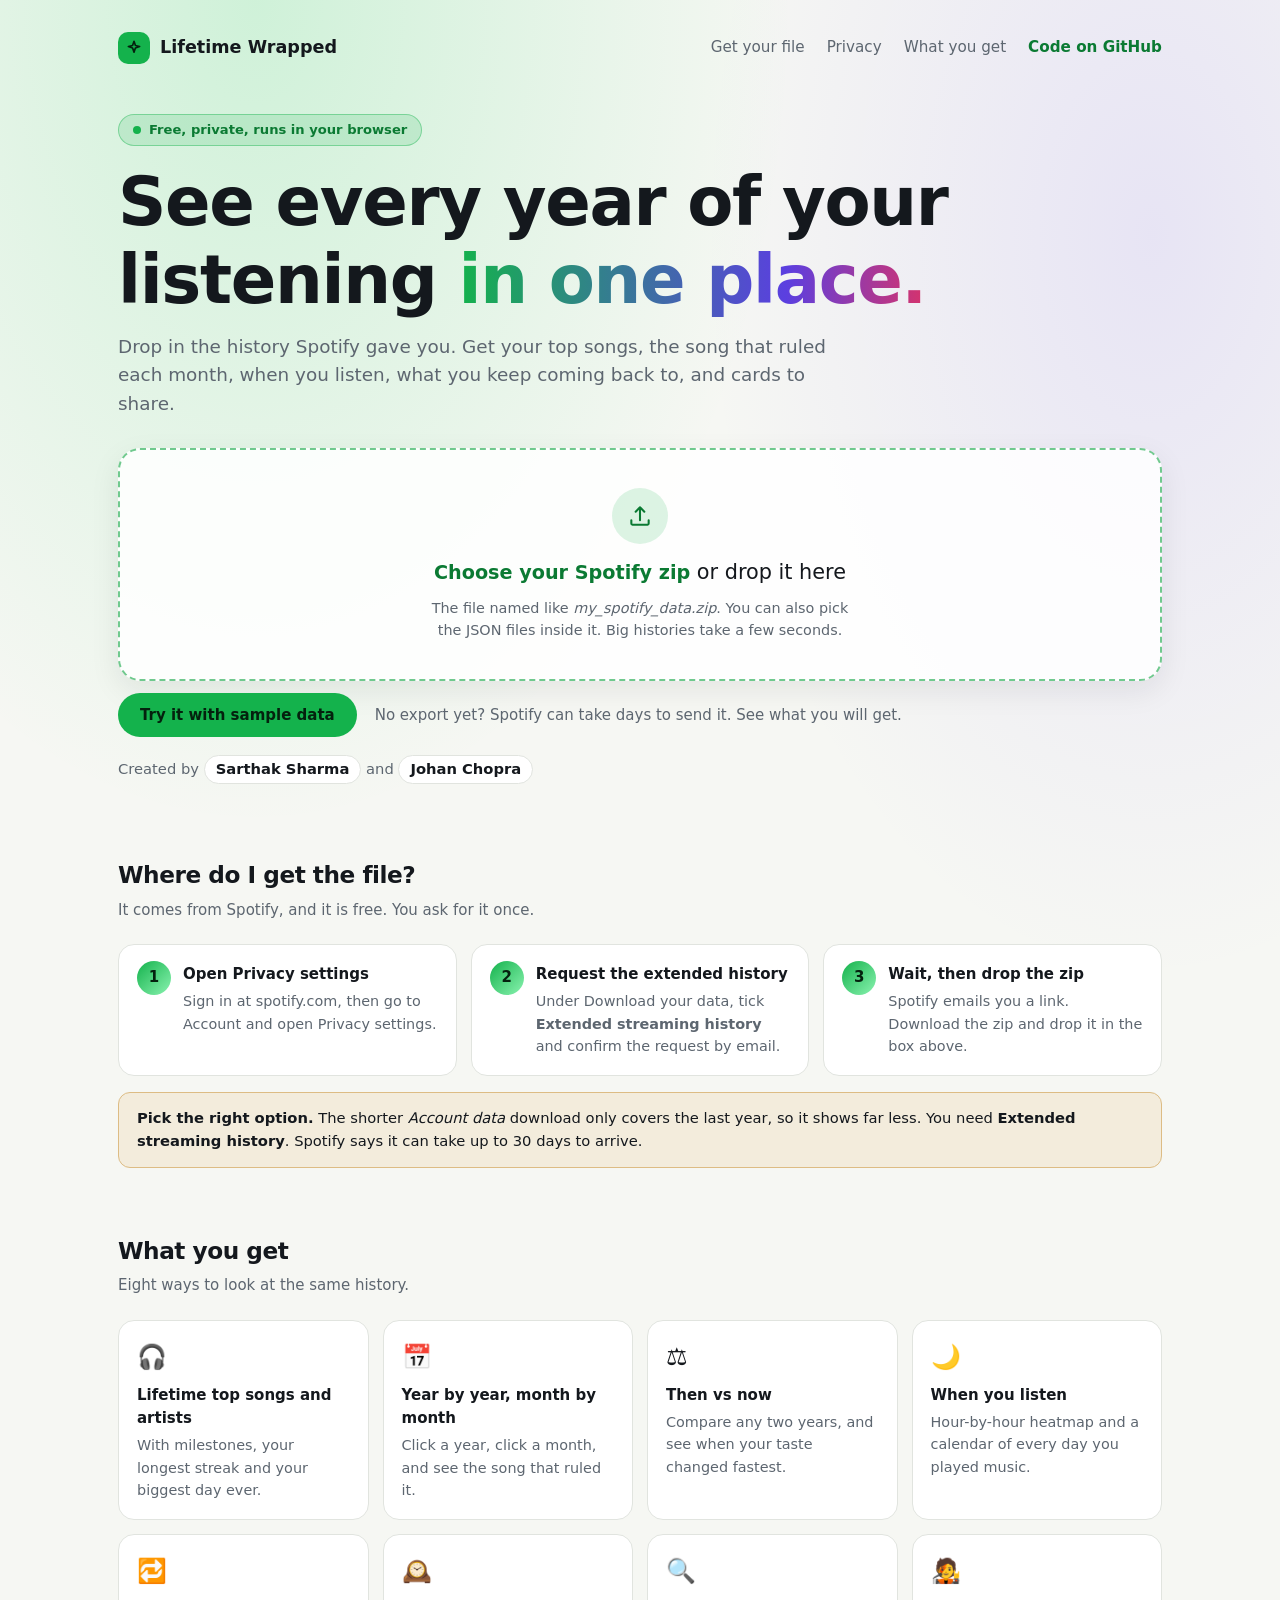
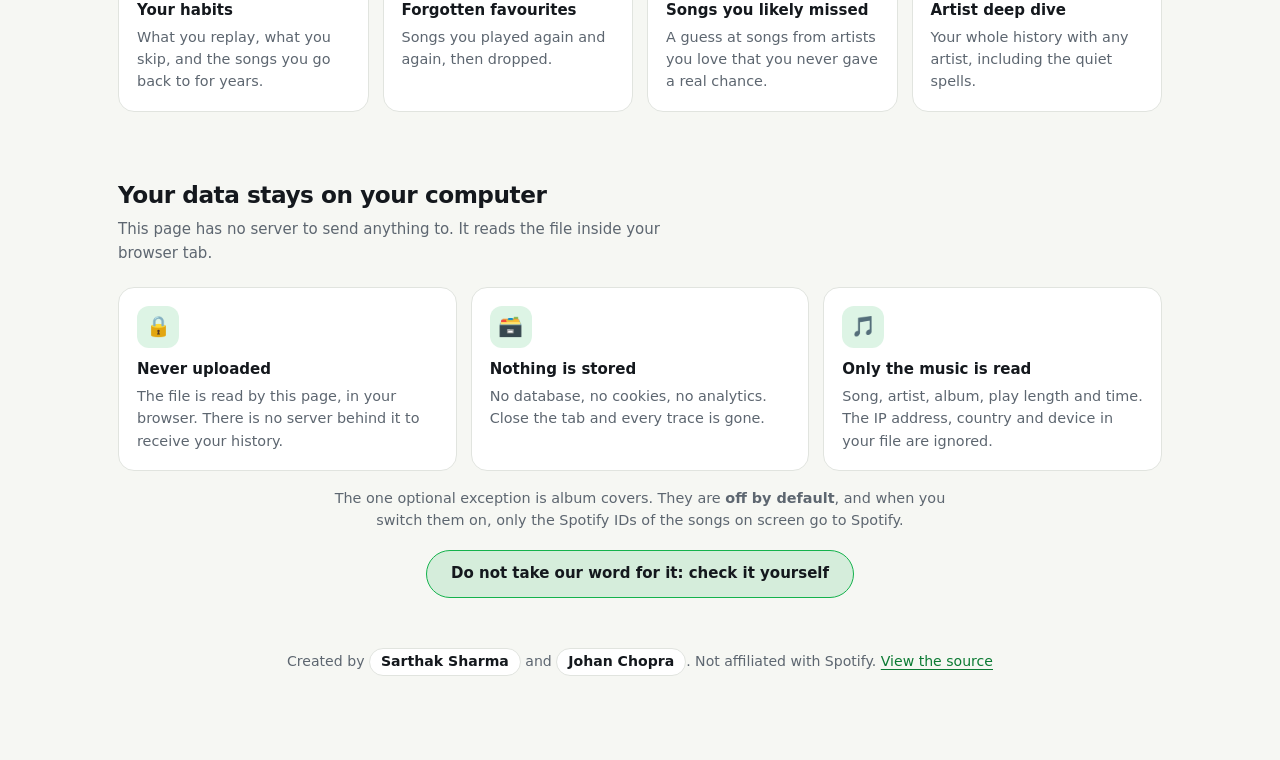
==== index.html @ 7a14f7b6 "Merge Sarthak's landing redesign with the creator credits Keeps his top bar, sample-data button and " ====
<!doctype html>
<html lang="en">
<head>
<meta charset="utf-8">
<meta name="viewport" content="width=device-width, initial-scale=1">
<!-- Network access is closed except two things used only if the visitor turns on album covers: Spotify's public cover lookup and Spotify's image servers. -->
<meta http-equiv="Content-Security-Policy" content="default-src 'none'; script-src 'self'; style-src 'self' 'unsafe-inline'; img-src data: https://*.spotifycdn.com https://*.scdn.co; connect-src https://open.spotify.com; base-uri 'none'; form-action 'none'">
<title>Lifetime Wrapped: your whole Spotify history in one page</title>
<meta name="description" content="Drop in your Spotify extended streaming history and see every year of your listening. Runs in your browser; your file is never uploaded.">
<link rel="stylesheet" href="style.css">
</head>
<body>
<main>
  <section id="landing">
    <header class="bar">
      <a class="brand" href="#landing"><span class="mark"><svg width="18" height="18" viewBox="0 0 24 24" fill="none" stroke="currentColor" stroke-width="2.2" stroke-linecap="round" stroke-linejoin="round" aria-hidden="true"><path d="M12 3l1.9 5.6L19.5 10l-5.6 1.9L12 17.5l-1.9-5.6L4.5 10l5.6-1.4z"/></svg></span>Lifetime Wrapped</a>
      <nav class="bar-nav" aria-label="Sections">
        <a href="#how">Get your file</a>
        <a href="#privacy">Privacy</a>
        <a href="#features">What you get</a>
        <a class="gh" href="https://github.com/johanchopra28/Lifetime-Wrapped" target="_blank" rel="noopener noreferrer">Code on GitHub</a>
      </nav>
    </header>

    <div class="hero">
      <span class="eyebrow"><i class="dot"></i>Free, private, runs in your browser</span>
      <h1>See every year of your listening <em>in one place.</em></h1>
      <p class="lead">Drop in the history Spotify gave you. Get your top songs, the song that ruled each month, when you listen, what you keep coming back to, and cards to share.</p>

      <label id="drop" class="drop">
        <input type="file" id="fileInput" accept=".zip,.json" multiple>
        <span class="up"><svg width="26" height="26" viewBox="0 0 24 24" fill="none" stroke="currentColor" stroke-width="1.9" stroke-linecap="round" stroke-linejoin="round" aria-hidden="true"><path d="M12 16V4m0 0L8 8m4-4l4 4M4 16v3a1 1 0 001 1h14a1 1 0 001-1v-3"/></svg></span>
        <span class="dt"><b>Choose your Spotify zip</b> or drop it here</span>
        <span class="muted">The file named like <i>my_spotify_data.zip</i>. You can also pick the JSON files inside it. Big histories take a few seconds.</span>
      </label>
      <p id="status" class="status" hidden></p>
      <div class="sample-row">
        <button type="button" id="sampleBtn" class="btn-primary">Try it with sample data</button>
        <span class="muted">No export yet? Spotify can take days to send it. See what you will get.</span>
      </div>
      <p class="by">Created by <a class="who" href="https://github.com/sarthakgh29" target="_blank" rel="noopener noreferrer">Sarthak Sharma</a> and <a class="who" href="https://github.com/johanchopra28" target="_blank" rel="noopener noreferrer">Johan Chopra</a></p>
    </div>

    <div class="section" id="how">
      <h2>Where do I get the file?</h2>
      <p class="sub">It comes from Spotify, and it is free. You ask for it once.</p>
      <div class="steps">
        <div class="step"><b>Open Privacy settings</b><p>Sign in at spotify.com, then go to Account and open Privacy settings.</p></div>
        <div class="step"><b>Request the extended history</b><p>Under Download your data, tick <b>Extended streaming history</b> and confirm the request by email.</p></div>
        <div class="step"><b>Wait, then drop the zip</b><p>Spotify emails you a link. Download the zip and drop it in the box above.</p></div>
      </div>
      <p class="warn"><b>Pick the right option.</b> The shorter <i>Account data</i> download only covers the last year, so it shows far less. You need <b>Extended streaming history</b>. Spotify says it can take up to 30 days to arrive.</p>
    </div>

    <div class="section" id="features">
      <h2>What you get</h2>
      <p class="sub">Eight ways to look at the same history.</p>
      <div class="features">
        <div class="feature"><span class="ic">&#127911;</span><b>Lifetime top songs and artists</b><p>With milestones, your longest streak and your biggest day ever.</p></div>
        <div class="feature"><span class="ic">&#128197;</span><b>Year by year, month by month</b><p>Click a year, click a month, and see the song that ruled it.</p></div>
        <div class="feature"><span class="ic">&#9878;&#65039;</span><b>Then vs now</b><p>Compare any two years, and see when your taste changed fastest.</p></div>
        <div class="feature"><span class="ic">&#127769;</span><b>When you listen</b><p>Hour-by-hour heatmap and a calendar of every day you played music.</p></div>
        <div class="feature"><span class="ic">&#128257;</span><b>Your habits</b><p>What you replay, what you skip, and the songs you go back to for years.</p></div>
        <div class="feature"><span class="ic">&#128368;&#65039;</span><b>Forgotten favourites</b><p>Songs you played again and again, then dropped.</p></div>
        <div class="feature"><span class="ic">&#128269;</span><b>Songs you likely missed</b><p>A guess at songs from artists you love that you never gave a real chance.</p></div>
        <div class="feature"><span class="ic">&#129489;&#8205;&#127908;</span><b>Artist deep dive</b><p>Your whole history with any artist, including the quiet spells.</p></div>
      </div>
    </div>


    <div class="section" id="privacy">
      <h2>Your data stays on your computer</h2>
      <p class="sub">This page has no server to send anything to. It reads the file inside your browser tab.</p>
      <div class="pcards">
        <div class="pcard"><span class="pic">&#128274;</span><b>Never uploaded</b><p>The file is read by this page, in your browser. There is no server behind it to receive your history.</p></div>
        <div class="pcard"><span class="pic">&#128451;&#65039;</span><b>Nothing is stored</b><p>No database, no cookies, no analytics. Close the tab and every trace is gone.</p></div>
        <div class="pcard"><span class="pic">&#127925;</span><b>Only the music is read</b><p>Song, artist, album, play length and time. The IP address, country and device in your file are ignored.</p></div>
      </div>
      <p class="muted pnote">The one optional exception is album covers. They are <b>off by default</b>, and when you switch them on, only the Spotify IDs of the songs on screen go to Spotify.</p>
      <div class="verify-wrap">
        <button type="button" id="verifyBtn" class="verify-btn" aria-expanded="false" aria-controls="verify">Do not take our word for it: check it yourself</button>
        <div id="verify" class="verify" hidden>Open your browser's developer tools and watch the Network tab while you load a file: nothing leaves. The page's security policy blocks every network connection except the optional album-cover lookup, and the code is a handful of plain files with no outside libraries.</div>
      </div>
    </div>
    <p class="landfoot">Created by <a class="who" href="https://github.com/sarthakgh29" target="_blank" rel="noopener noreferrer">Sarthak Sharma</a> and <a class="who" href="https://github.com/johanchopra28" target="_blank" rel="noopener noreferrer">Johan Chopra</a>. Not affiliated with Spotify. <a href="https://github.com/johanchopra28/Lifetime-Wrapped" target="_blank" rel="noopener noreferrer">View the source</a></p>
  </section>

  <section id="app" hidden>
    <header>
      <div class="top">
        <h1>Your <em>lifetime</em> wrapped</h1>
        <p id="range" class="muted"></p>
      </div>
      <div id="metrics" class="metrics"></div>
      <div id="personality" class="personality"></div>
      <div class="opts">
        <details id="exclusions"></details>
        <label class="toggle"><input type="checkbox" id="coversToggle"><b>Show album covers</b>
          <small>Off by default. Turning it on asks Spotify for the art of the songs on screen, so those songs' IDs are sent to Spotify.</small></label>
      </div>
    </header>
    <nav id="tabs" class="tabs" role="tablist"></nav>
    <div id="panel"></div>
    <p class="foot muted">Everything on this page was worked out in your browser. Nothing was uploaded or saved. <a href="" onclick="location.reload();return false">Start over with another file</a></p>
  </section>
</main>
<script type="module" src="js/app.js"></script>
</body>
</html>
---- style.css ----
/* Lifetime Wrapped. Dark first, with a light theme for people who prefer it. */
:root {
  --bg: #090d12; --bg2: #0e141b; --card: #131a22; --card2: #18212b; --line: #232e3a; --fg: #eef2f6; --muted: #8995a3;
  --accent: #1ed760; --accent-ink: #4ae28a; --accent2: #7c5cff; --amber: #ffb84d; --pink: #ff5d8f; --grey: #5d6977; --cell: #1a232d; --err: #ff6b5b;
  --glow: radial-gradient(60% 50% at 20% 0%, rgba(30, 215, 96, .16), transparent 70%), radial-gradient(50% 45% at 90% 10%, rgba(124, 92, 255, .16), transparent 70%);
  --shadow: 0 10px 30px rgba(0, 0, 0, .35);
}
@media (prefers-color-scheme: light) {
  :root {
    --bg: #f6f7f3; --bg2: #ffffff; --card: #ffffff; --card2: #f0f2ee; --line: #e1e4df; --fg: #14181d; --muted: #5d6670;
    --accent: #14b24c; --accent-ink: #0b7a33; --accent2: #5b3fe0; --amber: #d98a14; --pink: #d6336c; --grey: #a1a9b2; --cell: #e8ebe6; --err: #c0392b;
    --glow: radial-gradient(60% 50% at 20% 0%, rgba(30, 215, 96, .18), transparent 70%), radial-gradient(50% 45% at 90% 10%, rgba(124, 92, 255, .12), transparent 70%);
    --shadow: 0 10px 30px rgba(20, 30, 40, .08);
  }
}
* { box-sizing: border-box; }
html { scroll-behavior: smooth; }
body { margin: 0; background: var(--bg); background-image: var(--glow); background-repeat: no-repeat; color: var(--fg);
  font: 15px/1.55 Inter, system-ui, -apple-system, "Segoe UI", Roboto, sans-serif; -webkit-font-smoothing: antialiased; }
main { max-width: 1080px; margin: 0 auto; padding: 28px 18px 70px; }
h1, h2, h3, h4 { letter-spacing: -0.02em; line-height: 1.15; }
h2 { font-size: 1.45rem; margin: 2.2em 0 .6em; display: flex; align-items: center; gap: 10px; }
h2::before { content: ""; width: 5px; height: 1.1em; border-radius: 3px; background: linear-gradient(var(--accent), var(--accent2)); flex: none; }
h3 { font-size: 1.1rem; margin: 1.5em 0 .5em; }
h3 small, h4 small, h2 small { font-weight: 400; color: var(--muted); font-size: .8em; }
a { color: var(--accent-ink); text-decoration-thickness: 1px; text-underline-offset: 3px; }
a:hover { color: var(--accent); }
.muted { color: var(--muted); }
small { font-size: .8em; }

/* ------------------------------------------------------------ landing */
.hero { text-align: left; padding: 40px 0 8px; }
.eyebrow { display: inline-block; padding: 5px 14px; border-radius: 999px; font-size: .82rem; font-weight: 600; color: var(--accent-ink);
  background: color-mix(in srgb, var(--accent) 14%, transparent); border: 1px solid color-mix(in srgb, var(--accent) 40%, transparent); }
.hero h1 { font-size: clamp(2.3rem, 6.5vw, 4.2rem); margin: 18px 0 14px; max-width: 13em; font-weight: 800; }
.hero h1 em { display: inline-block; font-style: normal; background: linear-gradient(90deg, var(--accent), var(--accent2) 70%, var(--pink)); -webkit-background-clip: text; background-clip: text; color: transparent; }
.lead { font-size: 1.15rem; color: var(--muted); max-width: 40em; margin: 0; }
.drop { display: flex; flex-direction: column; gap: 8px; align-items: center; text-align: center; padding: 38px 20px; margin: 30px 0 12px; width: 100%; cursor: pointer;
  border: 2px dashed color-mix(in srgb, var(--accent) 55%, var(--line)); border-radius: 22px; background: color-mix(in srgb, var(--card) 85%, transparent);
  transition: transform .15s, border-color .15s, background .15s, box-shadow .15s; font-size: 1.1rem; box-shadow: var(--shadow); }
.drop:hover, .drop.over, .drop:focus-within { border-color: var(--accent); transform: translateY(-2px); box-shadow: 0 14px 40px rgba(30, 215, 96, .18); }
.drop input { position: absolute; opacity: 0; width: 1px; height: 1px; }
.drop .up { width: 54px; height: 54px; border-radius: 50%; display: grid; place-items: center; color: #04210e; background: linear-gradient(135deg, var(--accent), #8af3b0); font-size: 1.6rem; font-weight: 700; margin-bottom: 4px; }
.drop b { font-size: 1.2rem; }
.drop span.muted { font-size: .9rem; max-width: 30em; }
.status { max-width: 640px; margin: 10px 0; padding: 10px 14px; border-radius: 10px; background: var(--card); border: 1px solid var(--line); text-align: center; }
.status.error { border-color: var(--err); color: var(--err); }


.section { margin-top: 70px; }
.section > h2 { justify-content: flex-start; text-align: left; } .section > h2::before { display: none; }
.section > .sub { text-align: left; color: var(--muted); max-width: 38em; margin: -4px 0 22px; }
.features { display: grid; grid-template-columns: repeat(auto-fit, minmax(230px, 1fr)); gap: 14px; }
.feature { background: var(--card); border: 1px solid var(--line); border-radius: 16px; padding: 18px; transition: transform .15s, border-color .15s; }
.feature:hover { transform: translateY(-3px); border-color: color-mix(in srgb, var(--accent) 50%, var(--line)); }
.feature .ic { font-size: 1.5rem; display: block; margin-bottom: 8px; }
.feature b { display: block; margin-bottom: 4px; } .feature p { margin: 0; color: var(--muted); font-size: .9rem; }
.steps { display: grid; grid-template-columns: repeat(auto-fit, minmax(240px, 1fr)); gap: 14px; counter-reset: s; }
.step { background: var(--card); border: 1px solid var(--line); border-radius: 16px; padding: 18px 18px 18px 64px; position: relative; counter-increment: s; }
.step::before { content: counter(s); position: absolute; left: 18px; top: 16px; width: 34px; height: 34px; border-radius: 50%; display: grid; place-items: center; font-weight: 800; color: #04210e; background: linear-gradient(135deg, var(--accent), #8af3b0); }
.step b { display: block; } .step p { margin: 4px 0 0; color: var(--muted); font-size: .9rem; }
.privacy { background: linear-gradient(135deg, color-mix(in srgb, var(--accent) 10%, var(--card)), var(--card)); border: 1px solid color-mix(in srgb, var(--accent) 35%, var(--line)); border-radius: 20px; padding: 8px 26px 22px; }
.privacy h2 { justify-content: flex-start; } .privacy h2::before { display: block; }
.privacy ul { padding-left: 1.2em; } .privacy li { margin: 8px 0; }
/* top bar, hero extras, sample button, notices */
.bar { display: flex; flex-wrap: wrap; gap: 12px 28px; align-items: center; justify-content: space-between; padding: 4px 0 10px; }
.brand { display: inline-flex; gap: 10px; align-items: center; font-weight: 700; font-size: 1.1rem; color: var(--fg); text-decoration: none; }
.brand .mark { display: inline-grid; place-items: center; width: 32px; height: 32px; border-radius: 10px; background: var(--accent); color: #04210e; }
.bar-nav { display: flex; flex-wrap: wrap; gap: 6px 22px; font-size: .95rem; }
.bar-nav a { color: var(--muted); text-decoration: none; } .bar-nav a:hover { color: var(--fg); }
.bar-nav a.gh { color: var(--accent-ink); font-weight: 600; }
.eyebrow { display: inline-flex; align-items: center; gap: 8px; }
.eyebrow .dot { width: 8px; height: 8px; border-radius: 50%; background: var(--accent); }
.drop .dt { font-size: 1.3rem; } .drop .dt b { color: var(--accent-ink); }
.drop .up { width: 56px; height: 56px; color: var(--accent-ink); background: color-mix(in srgb, var(--accent) 14%, transparent); }
.sample-row { display: flex; flex-wrap: wrap; gap: 12px 18px; align-items: center; margin-top: 6px; }
.btn-primary { font: inherit; font-weight: 700; min-height: 44px; padding: 0 22px; border: 0; border-radius: 999px; cursor: pointer; background: var(--accent); color: #04210e; transition: transform .15s, box-shadow .15s; }
.btn-primary:hover { transform: translateY(-1px); box-shadow: 0 8px 22px rgba(30, 215, 96, .25); }
.btn-primary:focus-visible { outline: 2px solid var(--fg); outline-offset: 3px; }
.warn { margin: 16px 0 0; padding: 14px 18px; border-radius: 12px; font-size: .92rem; background: color-mix(in srgb, var(--amber) 10%, transparent); border: 1px solid color-mix(in srgb, var(--amber) 45%, var(--line)); }

/* privacy cards and the check-it-yourself button */
.pcards { display: grid; grid-template-columns: repeat(auto-fit, minmax(240px, 1fr)); gap: 14px; }
.pcard { background: var(--card); border: 1px solid var(--line); border-radius: 16px; padding: 18px; }
.pcard .pic { display: grid; place-items: center; width: 42px; height: 42px; border-radius: 12px; font-size: 1.25rem; margin-bottom: 10px;
  background: color-mix(in srgb, var(--accent) 14%, transparent); }
.pcard b { display: block; margin-bottom: 4px; } .pcard p { margin: 0; color: var(--muted); font-size: .9rem; }
.pnote { text-align: center; max-width: 44em; margin: 16px auto 0; font-size: .9rem; }
.verify-wrap { text-align: center; margin-top: 18px; }
.verify-btn { font: inherit; font-weight: 600; min-height: 48px; padding: 0 24px; border-radius: 999px; cursor: pointer; color: var(--fg);
  border: 1px solid var(--accent); background: color-mix(in srgb, var(--accent) 14%, transparent); transition: background .15s, transform .15s; }
.verify-btn:hover { background: color-mix(in srgb, var(--accent) 24%, transparent); transform: translateY(-1px); }
.verify-btn:focus-visible { outline: 2px solid var(--accent); outline-offset: 3px; }
.verify { max-width: 44em; margin: 12px auto 0; padding: 14px 18px; border-radius: 12px; text-align: left; color: var(--muted); font-size: .92rem;
  background: var(--card); border: 1px solid var(--line); border-left: 4px solid var(--accent); }

.landfoot { text-align: center; margin-top: 50px; color: var(--muted); font-size: .88rem; }

/* ------------------------------------------------------------ app header */
.top { display: flex; align-items: flex-end; justify-content: space-between; gap: 12px; flex-wrap: wrap; }
.top h1 { font-size: clamp(1.8rem, 4.5vw, 2.6rem); margin: 0; font-weight: 800; }
.top h1 em { font-style: normal; background: linear-gradient(90deg, var(--accent), var(--accent2)); -webkit-background-clip: text; background-clip: text; color: transparent; }
.metrics { display: grid; grid-template-columns: repeat(auto-fit, minmax(160px, 1fr)); gap: 12px; margin: 14px 0; }
.metric { background: var(--card); border: 1px solid var(--line); border-radius: 16px; padding: 14px 16px; }
.metric span { display: block; color: var(--muted); font-size: .8rem; text-transform: uppercase; letter-spacing: .05em; }
.metric b { font-size: 1.7rem; letter-spacing: -0.02em; }
.metric small { display: block; font-size: .78rem; font-weight: 600; }
.up { color: var(--accent-ink); } .down { color: var(--err); }
.chip { display: inline-block; background: color-mix(in srgb, var(--accent) 14%, transparent); border: 1px solid color-mix(in srgb, var(--accent) 55%, transparent); border-radius: 999px; padding: 3px 13px; margin: 2px 0; font-size: .9rem; font-weight: 600; }
.chip button { border: 0; background: none; color: inherit; cursor: pointer; font-weight: 700; padding: 0 0 0 6px; }
.personality { margin: 10px 0; padding: 14px 16px; border-radius: 16px; background: var(--card); border: 1px solid var(--line); }
.personality p { margin: 8px 0 0; font-size: .88rem; }
.opts { display: flex; gap: 12px; flex-wrap: wrap; align-items: flex-start; }
.opts > details, .opts > .toggle { flex: 1 1 320px; }
details { background: var(--card); border: 1px solid var(--line); border-radius: 14px; padding: 10px 16px; margin: 8px 0; }
summary { cursor: pointer; font-weight: 600; }
.toggle { display: block; background: var(--card); border: 1px solid var(--line); border-radius: 14px; padding: 10px 16px; margin: 8px 0; cursor: pointer; }
.toggle input { accent-color: var(--accent); margin-right: 8px; }
.toggle small { display: block; color: var(--muted); margin-top: 2px; }
input[list], select { font: inherit; color: inherit; background: var(--bg2); border: 1px solid var(--line); border-radius: 10px; padding: 7px 12px; max-width: 100%; }
input[list] { width: min(440px, 100%); }
.chips { margin-top: 8px; }

/* ------------------------------------------------------------ tabs */
.tabs { display: flex; gap: 6px; overflow-x: auto; padding: 10px 0; margin-top: 14px; position: sticky; top: 0; z-index: 5; background: color-mix(in srgb, var(--bg) 88%, transparent); backdrop-filter: blur(10px); scrollbar-width: thin; scrollbar-color: var(--grey) transparent; }
.tabs button { flex: none; font: inherit; font-weight: 600; font-size: .9rem; background: var(--card); color: var(--muted); border: 1px solid var(--line); border-radius: 999px; padding: 7px 15px; cursor: pointer; transition: all .12s; white-space: nowrap; }
.tabs button:hover { color: var(--fg); border-color: var(--grey); }
.tabs button.on { background: var(--accent); color: #04210e; border-color: var(--accent); }

/* ------------------------------------------------------------ content */
.two { display: grid; grid-template-columns: repeat(auto-fit, minmax(310px, 1fr)); gap: 22px; }
.scroll { scrollbar-color: var(--grey) transparent; overflow-x: auto; border-radius: 14px; border: 1px solid var(--line); background: var(--card); }
table { border-collapse: collapse; width: 100%; font-size: .92rem; }
th, td { padding: 9px 12px; text-align: left; vertical-align: middle; }
th { color: var(--muted); font-weight: 600; font-size: .75rem; text-transform: uppercase; letter-spacing: .05em; white-space: nowrap; border-bottom: 1px solid var(--line); }
tbody tr { border-bottom: 1px solid color-mix(in srgb, var(--line) 60%, transparent); }
tbody tr:last-child { border-bottom: 0; } tbody tr:hover { background: var(--card2); }
td:first-child { color: var(--muted); width: 2.4em; font-variant-numeric: tabular-nums; }
td a { color: var(--fg); font-weight: 600; text-decoration: none; } td a:hover { color: var(--accent-ink); }
td.cv { width: 52px; padding: 6px 4px 6px 12px; }
td.cv img { width: 40px; height: 40px; border-radius: 6px; object-fit: cover; display: block; background: var(--cell); }
.actions, .seg { display: flex; gap: 8px; align-items: center; flex-wrap: wrap; margin: 10px 0; }
button { font: inherit; }
.actions button, .seg button { background: var(--card); color: var(--fg); border: 1px solid var(--line); border-radius: 10px; padding: 6px 14px; cursor: pointer; transition: all .12s; }
.actions button:hover, .seg button:hover { border-color: var(--accent); }
.seg button.on { background: var(--accent); color: #04210e; border-color: var(--accent); font-weight: 700; }
.ctl { display: block; margin: 8px 0; }
.ctl input[type=range] { display: block; width: 100%; max-width: 440px; accent-color: var(--accent); }

.chart { width: 100%; height: auto; display: block; }
.chart text { fill: var(--muted); font-size: 11px; }
.chart .grid { stroke: var(--line); stroke-width: 1; stroke-dasharray: 3 4; }
.chart .bar rect:not(.hit) { fill: url(#g); }
.chart .bar.dim rect:not(.hit) { fill-opacity: .3; }
.chart .hit { fill: transparent; } .chart .click { cursor: pointer; }
.chart .click:hover rect:not(.hit) { fill-opacity: .8; }
.legend { display: flex; flex-wrap: wrap; gap: 14px; font-size: .85rem; color: var(--muted); margin: 4px 0 10px; }
.legend i { display: inline-block; width: 10px; height: 10px; border-radius: 3px; margin-right: 6px; }
.hbars { display: grid; gap: 7px; }
.hrow { display: grid; grid-template-columns: minmax(90px, 34%) 1fr auto; gap: 10px; align-items: center; font-size: .9rem; }
.hlabel { overflow: hidden; text-overflow: ellipsis; white-space: nowrap; }
.htrack { background: var(--cell); border-radius: 6px; height: 14px; overflow: hidden; }
.hfill { display: block; height: 100%; background: linear-gradient(90deg, var(--accent), var(--accent2)); border-radius: 6px; }
.hval { color: var(--muted); font-variant-numeric: tabular-nums; }

.wcard { max-width: 640px; padding: 28px; border-radius: 26px; color: #f4fff7; box-shadow: var(--shadow);
  background: radial-gradient(circle at 0% 0%, #1ed760 0%, transparent 45%), radial-gradient(circle at 100% 100%, #7c5cff 0%, transparent 50%), #0d2a1a; }
.wcard h3 { font-size: 2.6rem; margin: 0; } .wcard .sub { margin: 0 0 16px; opacity: .85; }
.wcard .big { display: grid; grid-template-columns: repeat(2, 1fr); gap: 12px; margin-bottom: 16px; }
.wcard .big b { font-size: 1.9rem; display: block; line-height: 1.1; } .wcard .big span { opacity: .85; font-size: .82rem; }
.wcard ol { margin: 4px 0; padding-left: 20px; } .wcard li { margin: 3px 0; } .wcard li small { opacity: .8; display: block; }
.wcard h4 { margin: 8px 0 4px; text-transform: uppercase; letter-spacing: .08em; font-size: .78rem; opacity: .85; }
.collage { display: flex; gap: 8px; margin: 6px 0 16px; }
.collage img { width: 20%; aspect-ratio: 1; border-radius: 10px; object-fit: cover; background: rgba(255, 255, 255, .12); }
.foot { margin-top: 44px; text-align: center; }
[hidden] { display: none !important; }
@media (max-width: 640px) { main { padding: 18px 12px 60px; } .mock { grid-template-columns: 1fr; } .hero { padding-top: 28px; } th, td { padding: 8px 8px; } }

/* credits */
.by { margin: 18px 0 0; color: var(--muted); font-size: .92rem; }
.who { display: inline-block; padding: 2px 11px; border-radius: 999px; font-weight: 600; text-decoration: none; color: var(--fg);
  background: var(--card); border: 1px solid var(--line); transition: border-color .12s; }
.who:hover { border-color: var(--accent); color: var(--accent-ink); }
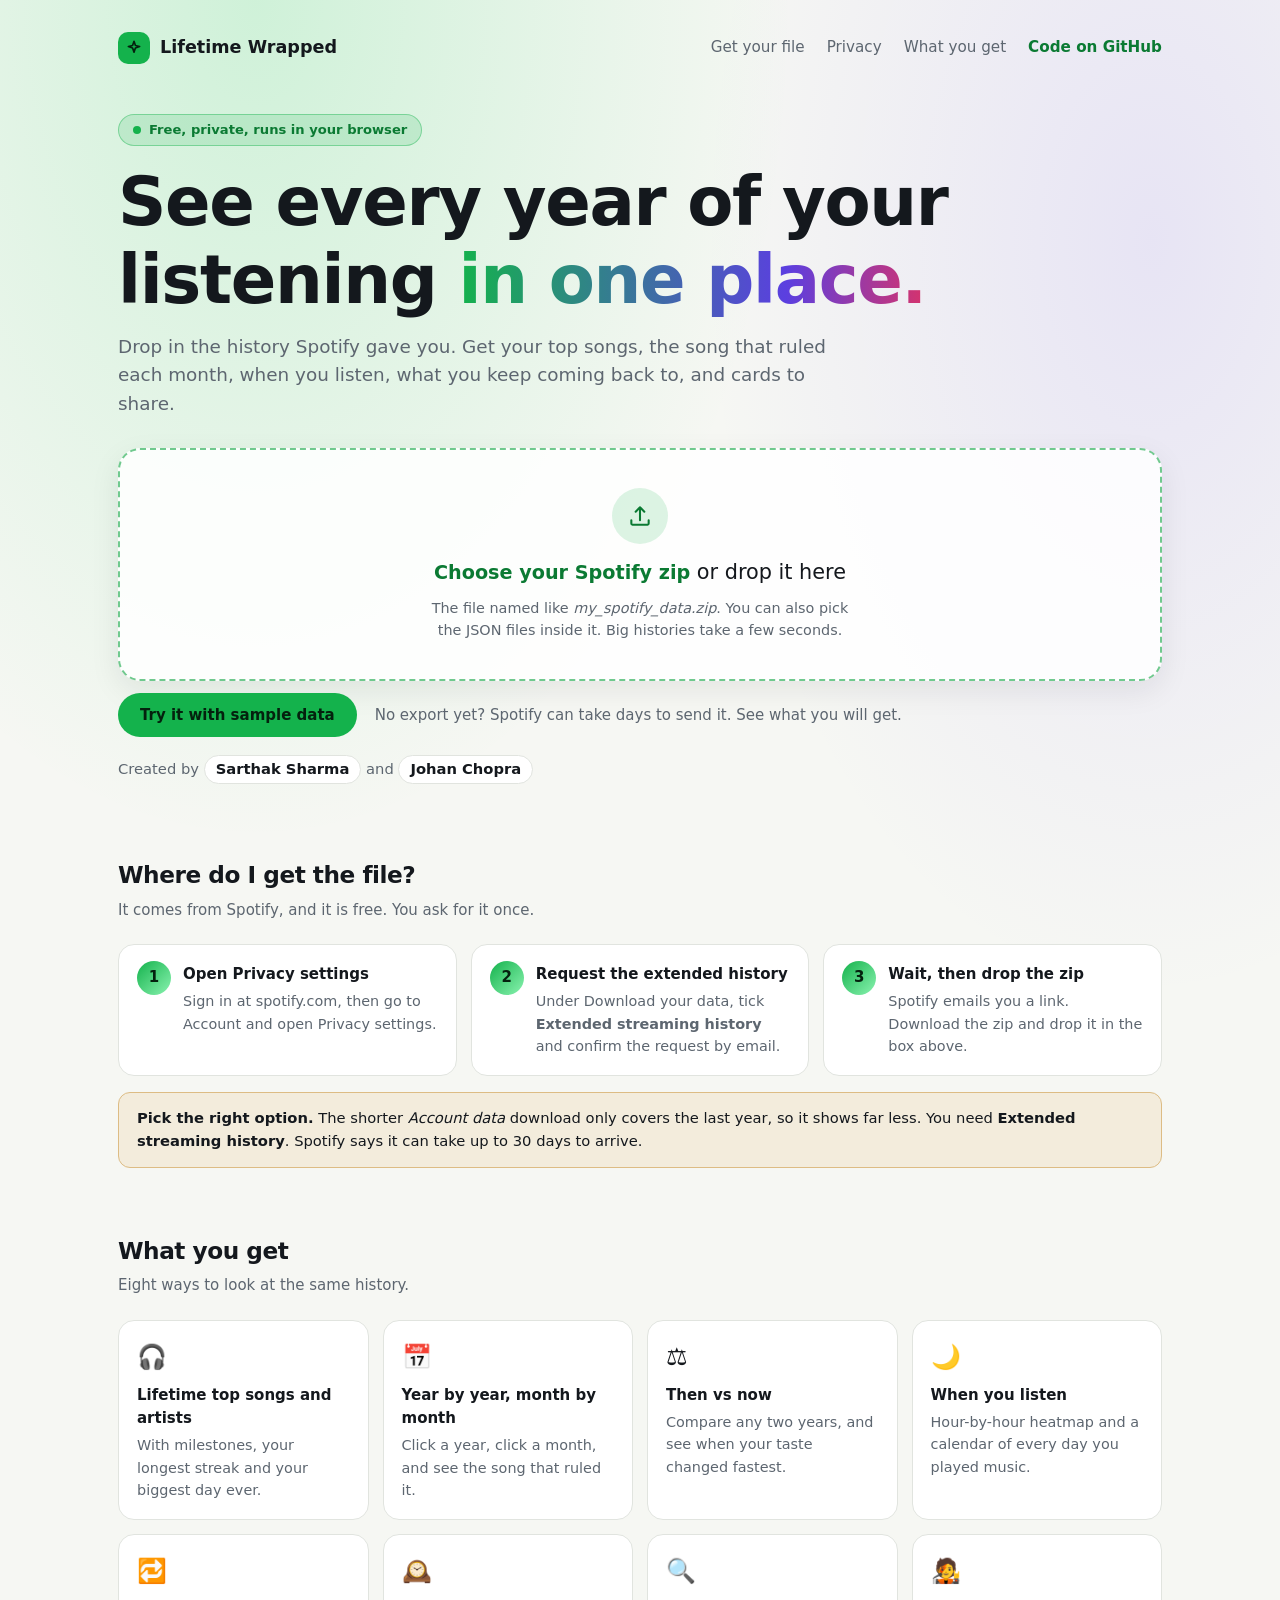
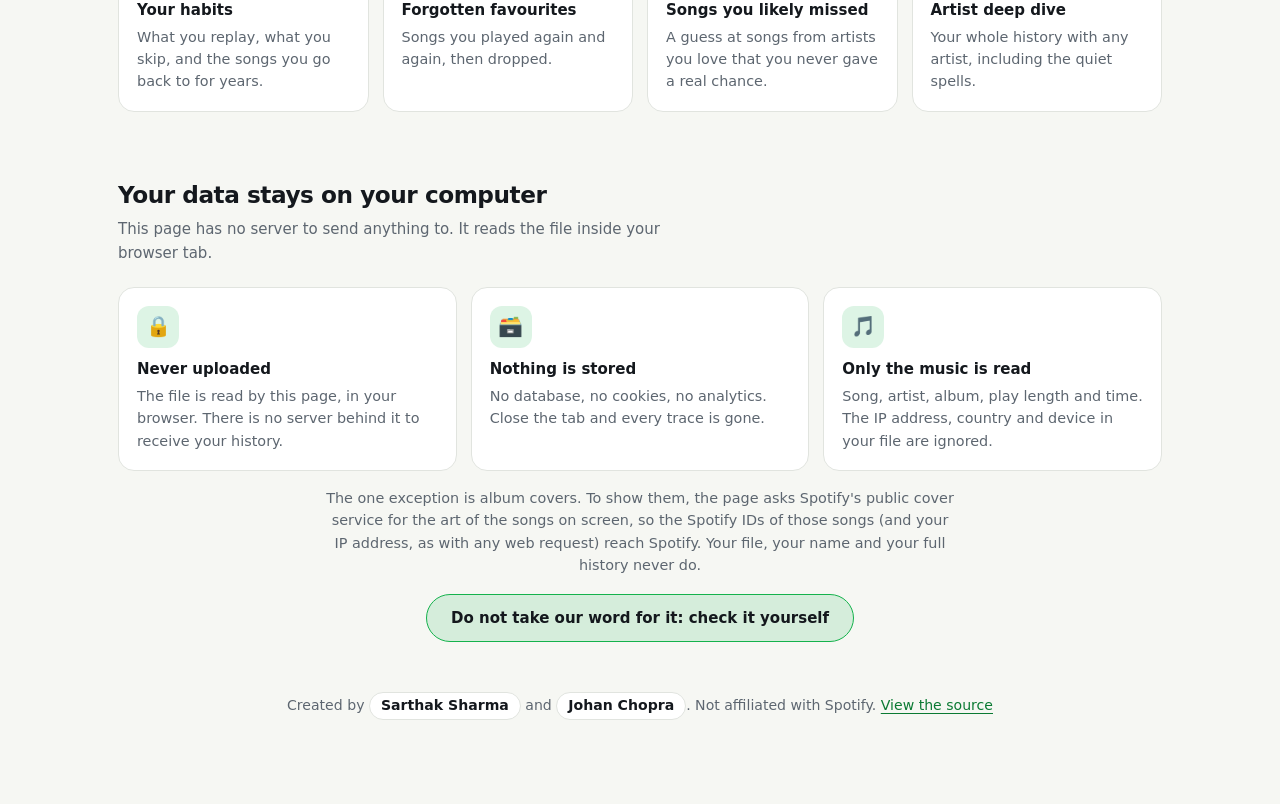
==== commit 488c8e32: "Show album covers by default; remove the "Show album covers" toggle - Covers load automatically for " ====
--- a/index.html
+++ b/index.html
@@ -3,7 +3,7 @@
 <head>
 <meta charset="utf-8">
 <meta name="viewport" content="width=device-width, initial-scale=1">
-<!-- Network access is closed except two things used only if the visitor turns on album covers: Spotify's public cover lookup and Spotify's image servers. -->
+<!-- Network access is closed except two things, both used to show album covers: Spotify's public cover lookup and Spotify's image servers. -->
 <meta http-equiv="Content-Security-Policy" content="default-src 'none'; script-src 'self'; style-src 'self' 'unsafe-inline'; img-src data: https://*.spotifycdn.com https://*.scdn.co; connect-src https://open.spotify.com; base-uri 'none'; form-action 'none'">
 <title>Lifetime Wrapped: your whole Spotify history in one page</title>
 <meta name="description" content="Drop in your Spotify extended streaming history and see every year of your listening. Runs in your browser; your file is never uploaded.">
@@ -76,10 +76,10 @@
         <div class="pcard"><span class="pic">&#128451;&#65039;</span><b>Nothing is stored</b><p>No database, no cookies, no analytics. Close the tab and every trace is gone.</p></div>
         <div class="pcard"><span class="pic">&#127925;</span><b>Only the music is read</b><p>Song, artist, album, play length and time. The IP address, country and device in your file are ignored.</p></div>
       </div>
-      <p class="muted pnote">The one optional exception is album covers. They are <b>off by default</b>, and when you switch them on, only the Spotify IDs of the songs on screen go to Spotify.</p>
+      <p class="muted pnote">The one exception is album covers. To show them, the page asks Spotify's public cover service for the art of the songs on screen, so the Spotify IDs of those songs (and your IP address, as with any web request) reach Spotify. Your file, your name and your full history never do.</p>
       <div class="verify-wrap">
         <button type="button" id="verifyBtn" class="verify-btn" aria-expanded="false" aria-controls="verify">Do not take our word for it: check it yourself</button>
-        <div id="verify" class="verify" hidden>Open your browser's developer tools and watch the Network tab while you load a file: nothing leaves. The page's security policy blocks every network connection except the optional album-cover lookup, and the code is a handful of plain files with no outside libraries.</div>
+        <div id="verify" class="verify" hidden>Open your browser's developer tools and watch the Network tab while you load a file: the only requests are the album-cover lookups to Spotify, and your file is never in them. The page's security policy blocks every other network connection, and the code is a handful of plain files with no outside libraries.</div>
       </div>
     </div>
     <p class="landfoot">Created by <a class="who" href="https://github.com/sarthakgh29" target="_blank" rel="noopener noreferrer">Sarthak Sharma</a> and <a class="who" href="https://github.com/johanchopra28" target="_blank" rel="noopener noreferrer">Johan Chopra</a>. Not affiliated with Spotify. <a href="https://github.com/johanchopra28/Lifetime-Wrapped" target="_blank" rel="noopener noreferrer">View the source</a></p>
@@ -95,8 +95,6 @@
       <div id="personality" class="personality"></div>
       <div class="opts">
         <details id="exclusions"></details>
-        <label class="toggle"><input type="checkbox" id="coversToggle"><b>Show album covers</b>
-          <small>Off by default. Turning it on asks Spotify for the art of the songs on screen, so those songs' IDs are sent to Spotify.</small></label>
       </div>
     </header>
     <nav id="tabs" class="tabs" role="tablist"></nav>
--- a/style.css
+++ b/style.css
@@ -111,12 +111,9 @@
 .personality { margin: 10px 0; padding: 14px 16px; border-radius: 16px; background: var(--card); border: 1px solid var(--line); }
 .personality p { margin: 8px 0 0; font-size: .88rem; }
 .opts { display: flex; gap: 12px; flex-wrap: wrap; align-items: flex-start; }
-.opts > details, .opts > .toggle { flex: 1 1 320px; }
+.opts > details { flex: 1 1 320px; }
 details { background: var(--card); border: 1px solid var(--line); border-radius: 14px; padding: 10px 16px; margin: 8px 0; }
 summary { cursor: pointer; font-weight: 600; }
-.toggle { display: block; background: var(--card); border: 1px solid var(--line); border-radius: 14px; padding: 10px 16px; margin: 8px 0; cursor: pointer; }
-.toggle input { accent-color: var(--accent); margin-right: 8px; }
-.toggle small { display: block; color: var(--muted); margin-top: 2px; }
 input[list], select { font: inherit; color: inherit; background: var(--bg2); border: 1px solid var(--line); border-radius: 10px; padding: 7px 12px; max-width: 100%; }
 input[list] { width: min(440px, 100%); }
 .chips { margin-top: 8px; }
@@ -163,15 +160,19 @@
 .hfill { display: block; height: 100%; background: linear-gradient(90deg, var(--accent), var(--accent2)); border-radius: 6px; }
 .hval { color: var(--muted); font-variant-numeric: tabular-nums; }
 
-.wcard { max-width: 640px; padding: 28px; border-radius: 26px; color: #f4fff7; box-shadow: var(--shadow);
-  background: radial-gradient(circle at 0% 0%, #1ed760 0%, transparent 45%), radial-gradient(circle at 100% 100%, #7c5cff 0%, transparent 50%), #0d2a1a; }
-.wcard h3 { font-size: 2.6rem; margin: 0; } .wcard .sub { margin: 0 0 16px; opacity: .85; }
-.wcard .big { display: grid; grid-template-columns: repeat(2, 1fr); gap: 12px; margin-bottom: 16px; }
-.wcard .big b { font-size: 1.9rem; display: block; line-height: 1.1; } .wcard .big span { opacity: .85; font-size: .82rem; }
-.wcard ol { margin: 4px 0; padding-left: 20px; } .wcard li { margin: 3px 0; } .wcard li small { opacity: .8; display: block; }
-.wcard h4 { margin: 8px 0 4px; text-transform: uppercase; letter-spacing: .08em; font-size: .78rem; opacity: .85; }
-.collage { display: flex; gap: 8px; margin: 6px 0 16px; }
-.collage img { width: 20%; aspect-ratio: 1; border-radius: 10px; object-fit: cover; background: rgba(255, 255, 255, .12); }
+.wcard { max-width: 860px; padding: 28px 32px; border-radius: 20px; color: #fff; box-shadow: 0 12px 40px rgba(0, 0, 0, .35);
+  background: linear-gradient(135deg, #0b3d2e 0%, #1db954 55%, #7be39a 100%); }
+.wcard h3 { font-size: 2.6rem; letter-spacing: -.02em; margin: 0; color: #fff; } .wcard .sub { margin: 4px 0 18px; opacity: .85; }
+.wcard .big { display: flex; flex-wrap: wrap; gap: 14px 30px; margin: 10px 0 24px; }
+.wcard .big div { min-width: 120px; } .wcard .big b { font-size: 2rem; display: block; line-height: 1.1; } .wcard .big span { opacity: .85; font-size: .85rem; }
+.wcard .cgrid { display: grid; grid-template-columns: 200px 1fr 1fr; gap: 24px; align-items: start; }
+.wcard .cover, .wcard .cover-ph { width: 200px; height: 200px; border-radius: 12px; object-fit: cover; box-shadow: 0 6px 20px rgba(0, 0, 0, .4); display: block; }
+.wcard .cover-ph { display: grid; place-items: center; font-size: 4.5rem; background: rgba(255, 255, 255, .16); }
+.wcard .top1 { font-weight: 700; font-size: 1.1rem; margin-top: 8px; }
+.wcard ol { margin: 6px 0 0; padding-left: 20px; } .wcard li { margin: 3px 0; } .wcard li small { opacity: .8; display: block; font-size: .8rem; }
+.wcard h4 { margin: 0; text-transform: uppercase; letter-spacing: .08em; font-size: .78rem; opacity: .85; font-weight: 500; }
+.wcard .k { opacity: .8; font-size: .78rem; text-transform: uppercase; letter-spacing: .08em; margin-top: 14px; } .wcard .v { font-weight: 600; }
+@media (max-width: 700px) { .wcard .cgrid { grid-template-columns: 1fr; } .wcard .cover, .wcard .cover-ph { width: 160px; height: 160px; } }
 .foot { margin-top: 44px; text-align: center; }
 [hidden] { display: none !important; }
 @media (max-width: 640px) { main { padding: 18px 12px 60px; } .mock { grid-template-columns: 1fr; } .hero { padding-top: 28px; } th, td { padding: 8px 8px; } }
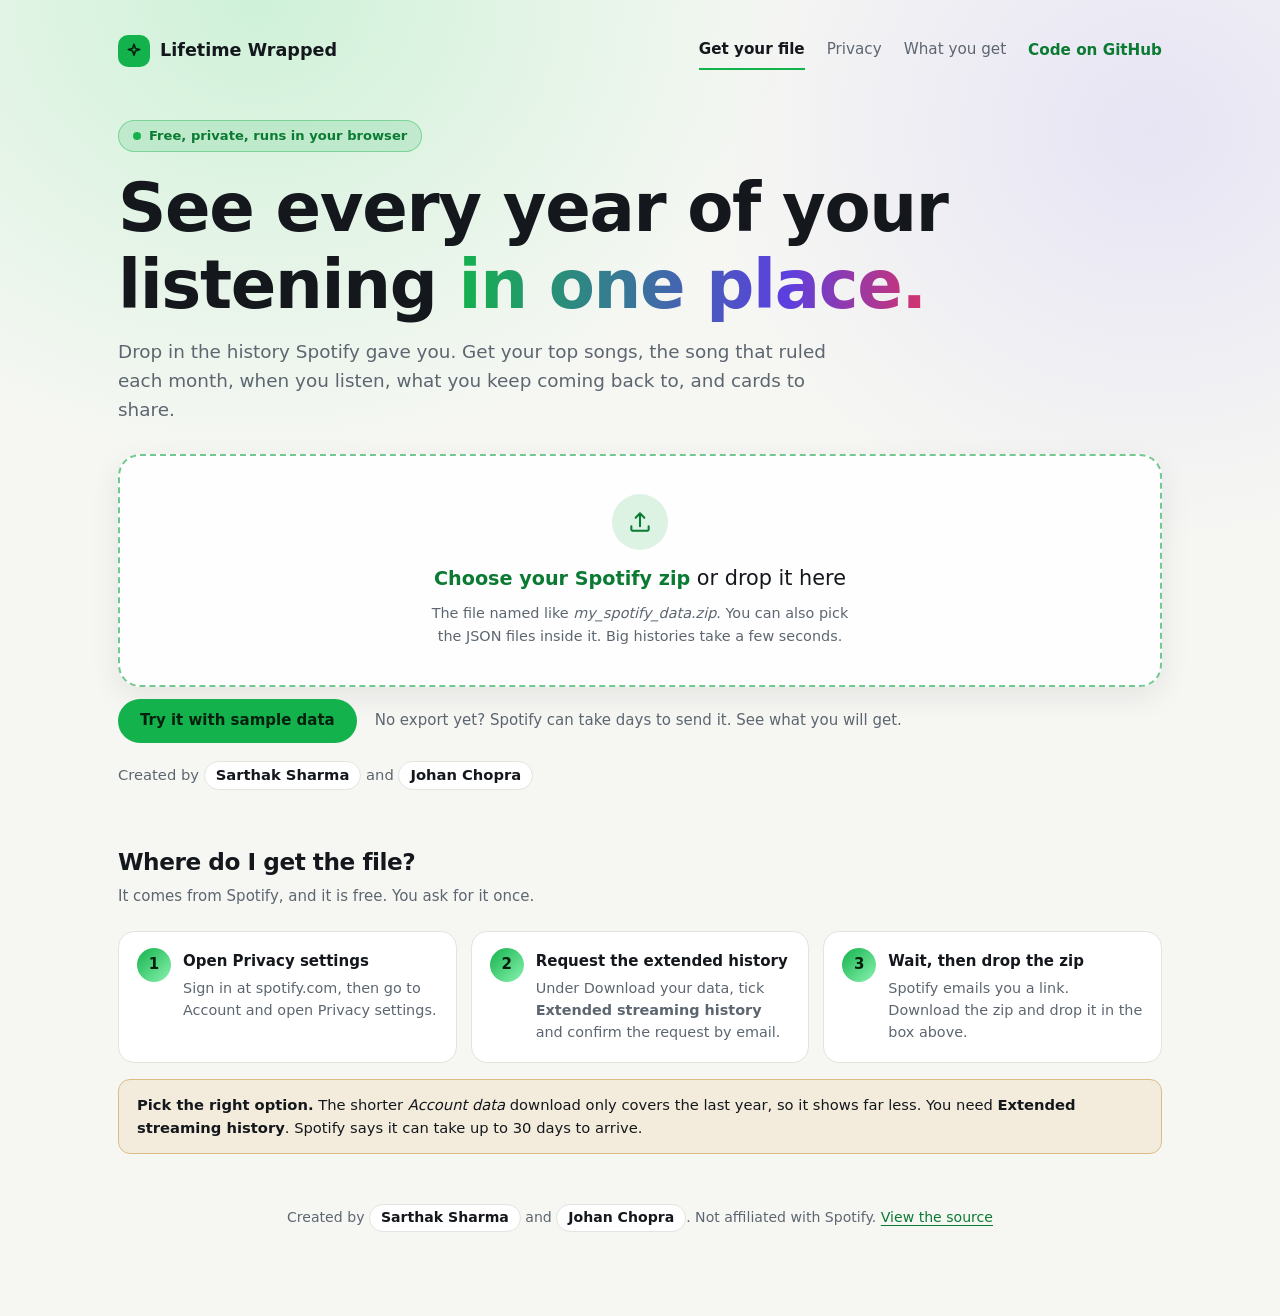
==== commit a78e4915: "Landing: Get your file, Privacy and What you get become tabs The three top links now switch between " ====
--- a/index.html
+++ b/index.html
@@ -14,10 +14,12 @@
   <section id="landing">
     <header class="bar">
       <a class="brand" href="#landing"><span class="mark"><svg width="18" height="18" viewBox="0 0 24 24" fill="none" stroke="currentColor" stroke-width="2.2" stroke-linecap="round" stroke-linejoin="round" aria-hidden="true"><path d="M12 3l1.9 5.6L19.5 10l-5.6 1.9L12 17.5l-1.9-5.6L4.5 10l5.6-1.4z"/></svg></span>Lifetime Wrapped</a>
-      <nav class="bar-nav" aria-label="Sections">
-        <a href="#how">Get your file</a>
-        <a href="#privacy">Privacy</a>
-        <a href="#features">What you get</a>
+      <nav class="bar-nav" aria-label="About this page">
+        <span class="lt-list" role="tablist">
+          <button type="button" role="tab" id="tab-how" aria-controls="how" aria-selected="true" data-tab="how">Get your file</button>
+          <button type="button" role="tab" id="tab-privacy" aria-controls="privacy" aria-selected="false" tabindex="-1" data-tab="privacy">Privacy</button>
+          <button type="button" role="tab" id="tab-features" aria-controls="features" aria-selected="false" tabindex="-1" data-tab="features">What you get</button>
+        </span>
         <a class="gh" href="https://github.com/johanchopra28/Lifetime-Wrapped" target="_blank" rel="noopener noreferrer">Code on GitHub</a>
       </nav>
     </header>
@@ -41,7 +43,7 @@
       <p class="by">Created by <a class="who" href="https://github.com/sarthakgh29" target="_blank" rel="noopener noreferrer">Sarthak Sharma</a> and <a class="who" href="https://github.com/johanchopra28" target="_blank" rel="noopener noreferrer">Johan Chopra</a></p>
     </div>
 
-    <div class="section" id="how">
+    <div class="section land-panel" id="how" role="tabpanel" aria-labelledby="tab-how">
       <h2>Where do I get the file?</h2>
       <p class="sub">It comes from Spotify, and it is free. You ask for it once.</p>
       <div class="steps">
@@ -52,7 +54,7 @@
       <p class="warn"><b>Pick the right option.</b> The shorter <i>Account data</i> download only covers the last year, so it shows far less. You need <b>Extended streaming history</b>. Spotify says it can take up to 30 days to arrive.</p>
     </div>
 
-    <div class="section" id="features">
+    <div class="section land-panel" id="features" role="tabpanel" aria-labelledby="tab-features" hidden>
       <h2>What you get</h2>
       <p class="sub">Eight ways to look at the same history.</p>
       <div class="features">
@@ -68,7 +70,7 @@
     </div>
 
 
-    <div class="section" id="privacy">
+    <div class="section land-panel" id="privacy" role="tabpanel" aria-labelledby="tab-privacy" hidden>
       <h2>Your data stays on your computer</h2>
       <p class="sub">This page has no server to send anything to. It reads the file inside your browser tab.</p>
       <div class="pcards">
--- a/style.css
+++ b/style.css
@@ -78,6 +78,16 @@
 .btn-primary:hover { transform: translateY(-1px); box-shadow: 0 8px 22px rgba(30, 215, 96, .25); }
 .btn-primary:focus-visible { outline: 2px solid var(--fg); outline-offset: 3px; }
 .warn { margin: 16px 0 0; padding: 14px 18px; border-radius: 12px; font-size: .92rem; background: color-mix(in srgb, var(--amber) 10%, transparent); border: 1px solid color-mix(in srgb, var(--amber) 45%, var(--line)); }
+
+/* landing tabs: one section at a time under the drop zone */
+.lt-list { display: inline-flex; flex-wrap: wrap; gap: 6px 22px; }
+.bar-nav [role="tab"] { font: inherit; background: none; border: 0; border-bottom: 2px solid transparent; padding: 6px 0; color: var(--muted); cursor: pointer; }
+.bar-nav [role="tab"]:hover { color: var(--fg); }
+.bar-nav [role="tab"][aria-selected="true"] { color: var(--fg); border-bottom-color: var(--accent); font-weight: 600; }
+.bar-nav [role="tab"]:focus-visible { outline: 2px solid var(--accent); outline-offset: 3px; border-radius: 4px; }
+.bar-nav { align-items: center; }
+.land-panel.section { margin-top: 36px; }
+.land-panel:focus { outline: none; }
 
 /* privacy cards and the check-it-yourself button */
 .pcards { display: grid; grid-template-columns: repeat(auto-fit, minmax(240px, 1fr)); gap: 14px; }
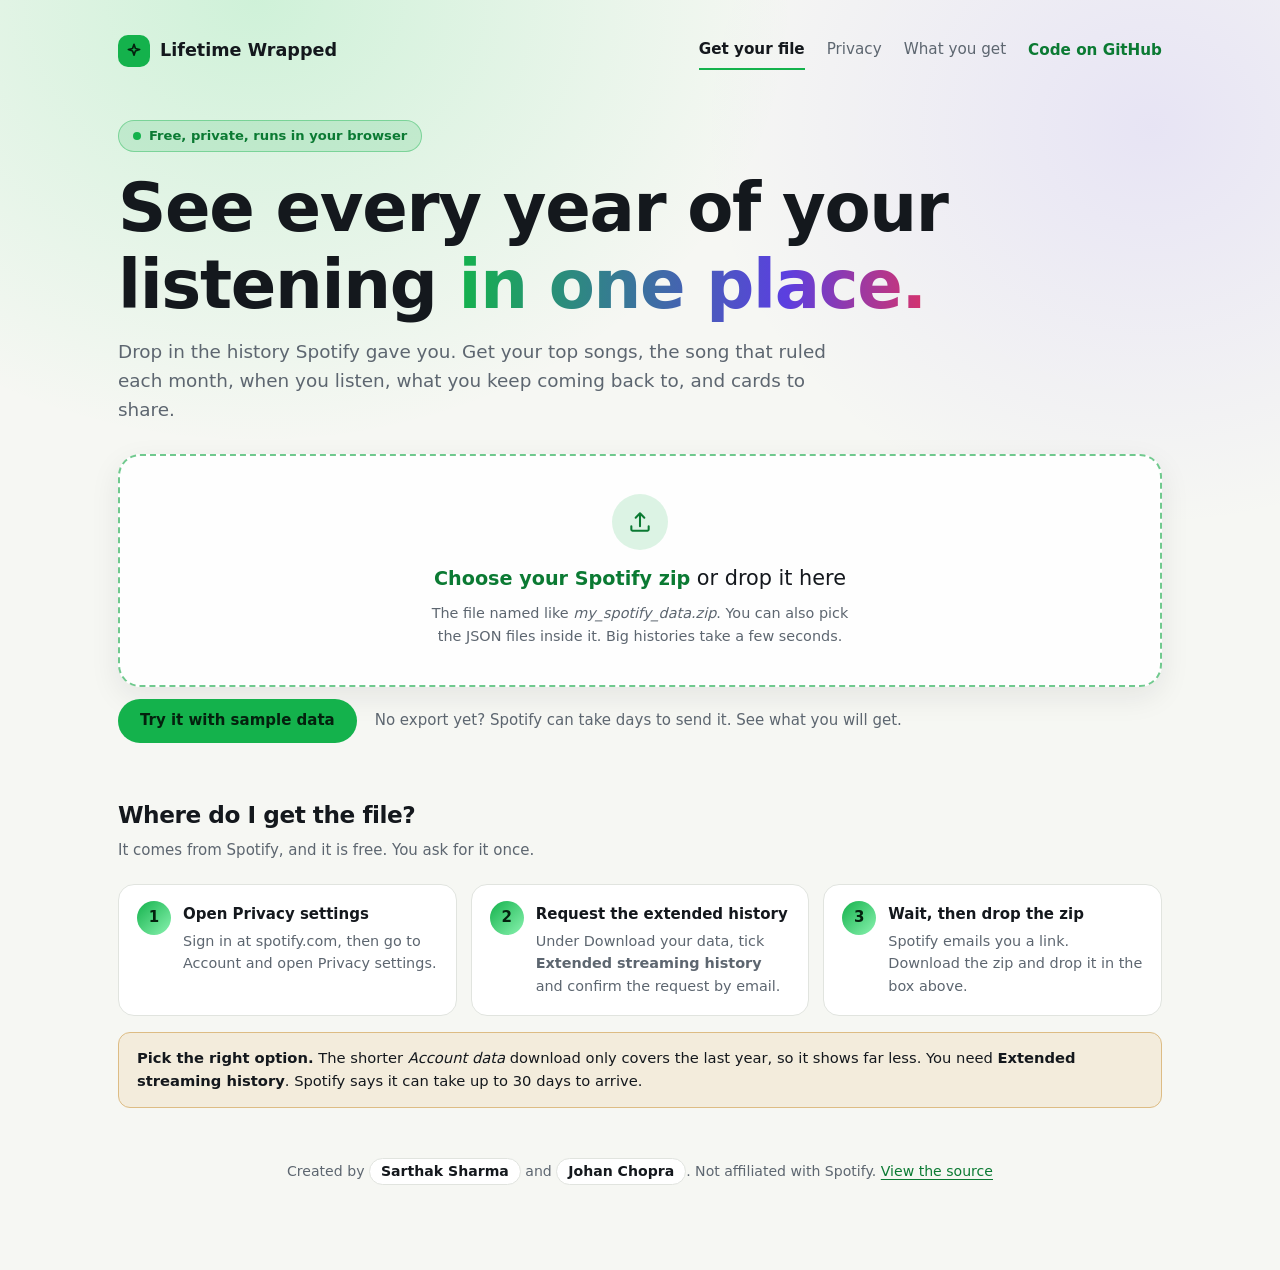
==== commit 3d79ee45: "Remove the duplicate Created by line under the hero; keep the footer credit Co-Authored-By: Claude S" ====
--- a/index.html
+++ b/index.html
@@ -40,7 +40,6 @@
         <button type="button" id="sampleBtn" class="btn-primary">Try it with sample data</button>
         <span class="muted">No export yet? Spotify can take days to send it. See what you will get.</span>
       </div>
-      <p class="by">Created by <a class="who" href="https://github.com/sarthakgh29" target="_blank" rel="noopener noreferrer">Sarthak Sharma</a> and <a class="who" href="https://github.com/johanchopra28" target="_blank" rel="noopener noreferrer">Johan Chopra</a></p>
     </div>
 
     <div class="section land-panel" id="how" role="tabpanel" aria-labelledby="tab-how">
--- a/style.css
+++ b/style.css
@@ -188,7 +188,6 @@
 @media (max-width: 640px) { main { padding: 18px 12px 60px; } .mock { grid-template-columns: 1fr; } .hero { padding-top: 28px; } th, td { padding: 8px 8px; } }
 
 /* credits */
-.by { margin: 18px 0 0; color: var(--muted); font-size: .92rem; }
 .who { display: inline-block; padding: 2px 11px; border-radius: 999px; font-weight: 600; text-decoration: none; color: var(--fg);
   background: var(--card); border: 1px solid var(--line); transition: border-color .12s; }
 .who:hover { border-color: var(--accent); color: var(--accent-ink); }
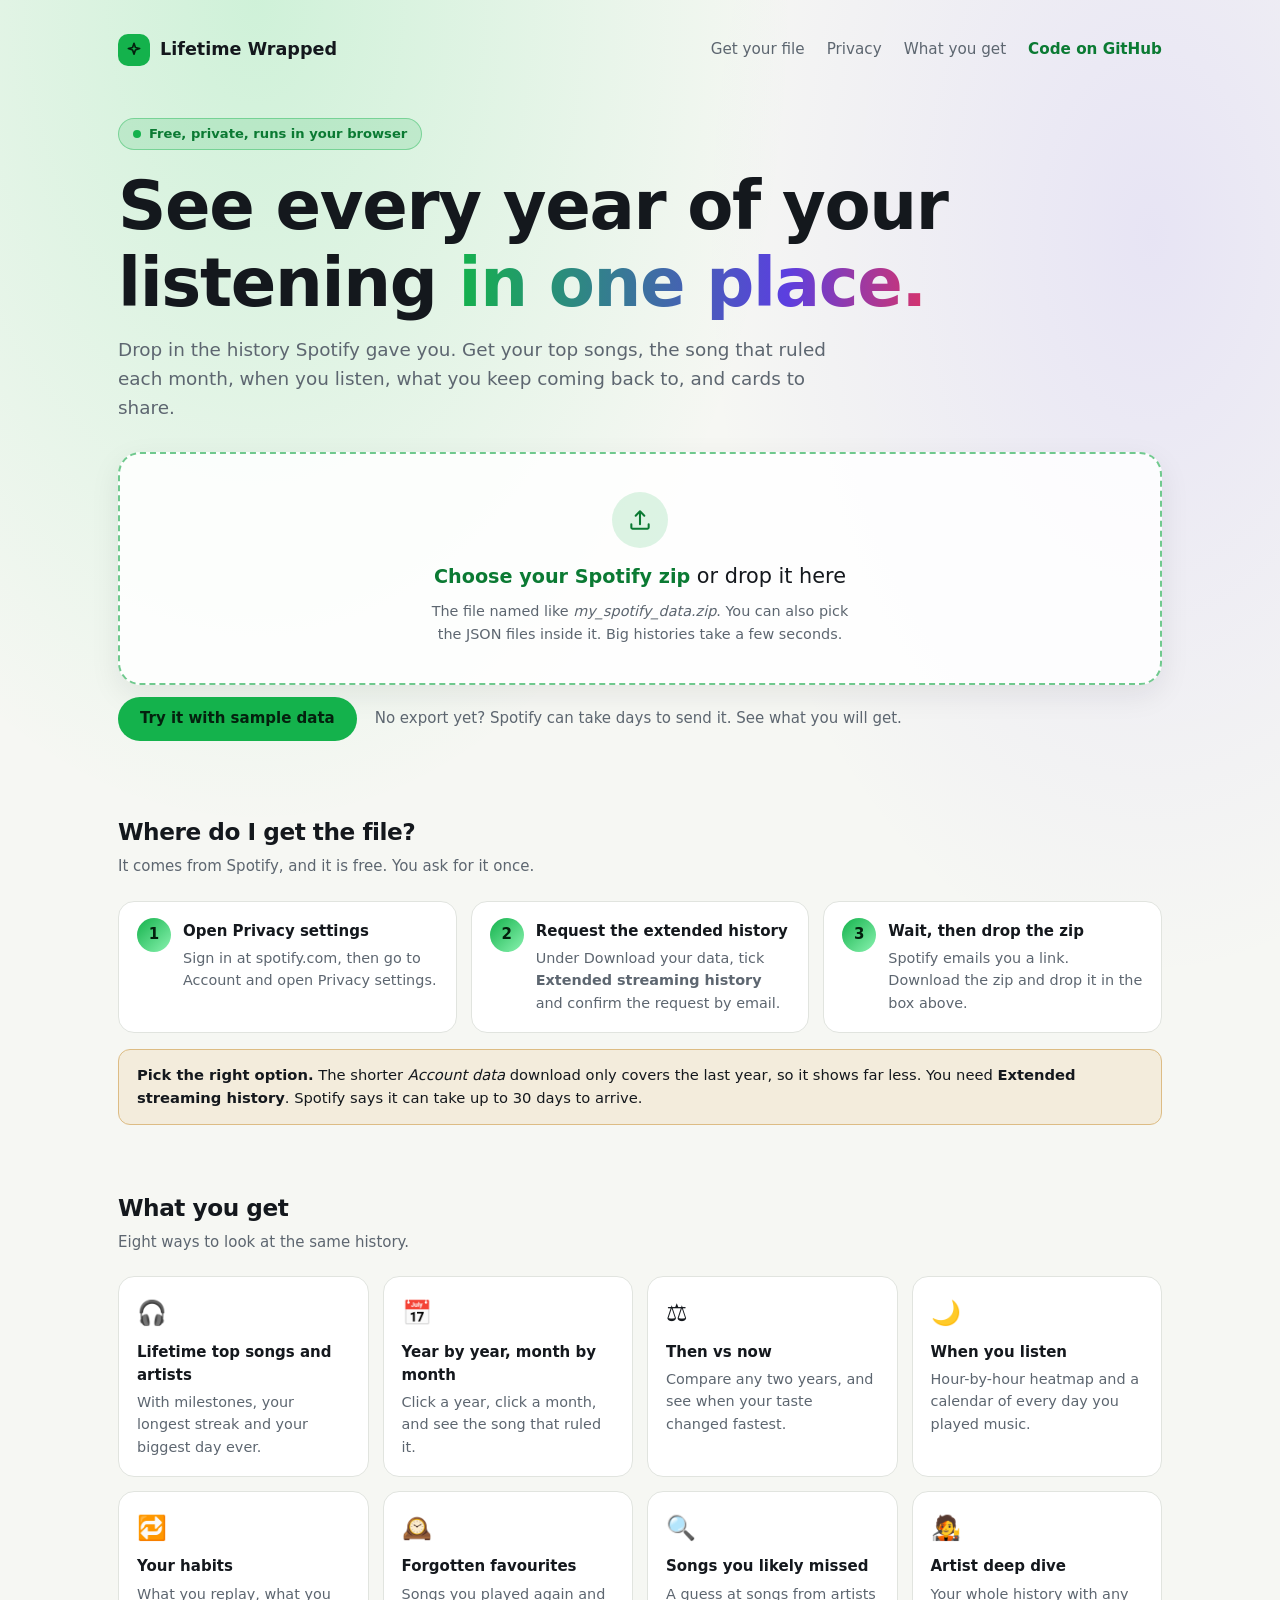
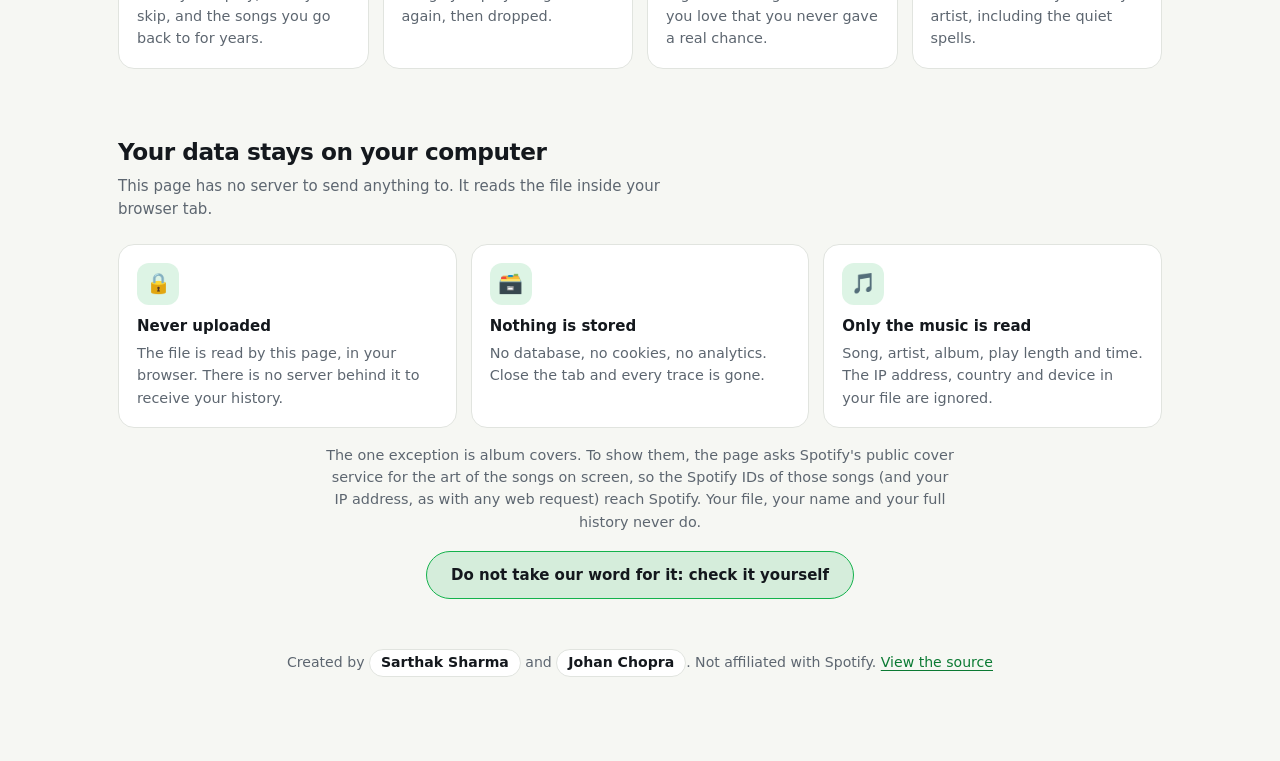
==== commit 720507ec: "Landing: sections stacked under the hero; top links glide to them Reverts the one-section-at-a-time " ====
--- a/index.html
+++ b/index.html
@@ -14,12 +14,10 @@
   <section id="landing">
     <header class="bar">
       <a class="brand" href="#landing"><span class="mark"><svg width="18" height="18" viewBox="0 0 24 24" fill="none" stroke="currentColor" stroke-width="2.2" stroke-linecap="round" stroke-linejoin="round" aria-hidden="true"><path d="M12 3l1.9 5.6L19.5 10l-5.6 1.9L12 17.5l-1.9-5.6L4.5 10l5.6-1.4z"/></svg></span>Lifetime Wrapped</a>
-      <nav class="bar-nav" aria-label="About this page">
-        <span class="lt-list" role="tablist">
-          <button type="button" role="tab" id="tab-how" aria-controls="how" aria-selected="true" data-tab="how">Get your file</button>
-          <button type="button" role="tab" id="tab-privacy" aria-controls="privacy" aria-selected="false" tabindex="-1" data-tab="privacy">Privacy</button>
-          <button type="button" role="tab" id="tab-features" aria-controls="features" aria-selected="false" tabindex="-1" data-tab="features">What you get</button>
-        </span>
+      <nav class="bar-nav" aria-label="Sections">
+        <a href="#how">Get your file</a>
+        <a href="#privacy">Privacy</a>
+        <a href="#features">What you get</a>
         <a class="gh" href="https://github.com/johanchopra28/Lifetime-Wrapped" target="_blank" rel="noopener noreferrer">Code on GitHub</a>
       </nav>
     </header>
@@ -42,7 +40,7 @@
       </div>
     </div>
 
-    <div class="section land-panel" id="how" role="tabpanel" aria-labelledby="tab-how">
+    <div class="section" id="how">
       <h2>Where do I get the file?</h2>
       <p class="sub">It comes from Spotify, and it is free. You ask for it once.</p>
       <div class="steps">
@@ -53,7 +51,7 @@
       <p class="warn"><b>Pick the right option.</b> The shorter <i>Account data</i> download only covers the last year, so it shows far less. You need <b>Extended streaming history</b>. Spotify says it can take up to 30 days to arrive.</p>
     </div>
 
-    <div class="section land-panel" id="features" role="tabpanel" aria-labelledby="tab-features" hidden>
+    <div class="section" id="features">
       <h2>What you get</h2>
       <p class="sub">Eight ways to look at the same history.</p>
       <div class="features">
@@ -69,7 +67,7 @@
     </div>
 
 
-    <div class="section land-panel" id="privacy" role="tabpanel" aria-labelledby="tab-privacy" hidden>
+    <div class="section" id="privacy">
       <h2>Your data stays on your computer</h2>
       <p class="sub">This page has no server to send anything to. It reads the file inside your browser tab.</p>
       <div class="pcards">
--- a/style.css
+++ b/style.css
@@ -67,7 +67,7 @@
 .brand { display: inline-flex; gap: 10px; align-items: center; font-weight: 700; font-size: 1.1rem; color: var(--fg); text-decoration: none; }
 .brand .mark { display: inline-grid; place-items: center; width: 32px; height: 32px; border-radius: 10px; background: var(--accent); color: #04210e; }
 .bar-nav { display: flex; flex-wrap: wrap; gap: 6px 22px; font-size: .95rem; }
-.bar-nav a { color: var(--muted); text-decoration: none; } .bar-nav a:hover { color: var(--fg); }
+.bar-nav a { color: var(--muted); text-decoration: none; padding: 6px 0; } .bar-nav a:hover { color: var(--fg); }
 .bar-nav a.gh { color: var(--accent-ink); font-weight: 600; }
 .eyebrow { display: inline-flex; align-items: center; gap: 8px; }
 .eyebrow .dot { width: 8px; height: 8px; border-radius: 50%; background: var(--accent); }
@@ -78,16 +78,6 @@
 .btn-primary:hover { transform: translateY(-1px); box-shadow: 0 8px 22px rgba(30, 215, 96, .25); }
 .btn-primary:focus-visible { outline: 2px solid var(--fg); outline-offset: 3px; }
 .warn { margin: 16px 0 0; padding: 14px 18px; border-radius: 12px; font-size: .92rem; background: color-mix(in srgb, var(--amber) 10%, transparent); border: 1px solid color-mix(in srgb, var(--amber) 45%, var(--line)); }
-
-/* landing tabs: one section at a time under the drop zone */
-.lt-list { display: inline-flex; flex-wrap: wrap; gap: 6px 22px; }
-.bar-nav [role="tab"] { font: inherit; background: none; border: 0; border-bottom: 2px solid transparent; padding: 6px 0; color: var(--muted); cursor: pointer; }
-.bar-nav [role="tab"]:hover { color: var(--fg); }
-.bar-nav [role="tab"][aria-selected="true"] { color: var(--fg); border-bottom-color: var(--accent); font-weight: 600; }
-.bar-nav [role="tab"]:focus-visible { outline: 2px solid var(--accent); outline-offset: 3px; border-radius: 4px; }
-.bar-nav { align-items: center; }
-.land-panel.section { margin-top: 36px; }
-.land-panel:focus { outline: none; }
 
 /* privacy cards and the check-it-yourself button */
 .pcards { display: grid; grid-template-columns: repeat(auto-fit, minmax(240px, 1fr)); gap: 14px; }
@@ -191,3 +181,24 @@
 .who { display: inline-block; padding: 2px 11px; border-radius: 999px; font-weight: 600; text-decoration: none; color: var(--fg);
   background: var(--card); border: 1px solid var(--line); transition: border-color .12s; }
 .who:hover { border-color: var(--accent); color: var(--accent-ink); }
+
+/* artist eras (stream chart) */
+.stream .sx { stroke: var(--fg); stroke-dasharray: 2 3; }
+.stream path { transition: fill-opacity .3s ease, stroke-opacity .3s ease; }
+.sleg { display: flex; flex-wrap: wrap; gap: 6px 8px; margin: 10px 0 2px; }
+.sleg-b { font: inherit; font-size: .82rem; display: inline-flex; align-items: center; gap: 7px; background: transparent; color: var(--fg); border: 1px solid var(--line); border-radius: 999px; padding: 3px 11px 3px 8px; cursor: pointer; transition: opacity .3s ease, border-color .12s; }
+.sleg-b i { width: 10px; height: 10px; border-radius: 3px; display: inline-block; }
+.sleg-b:hover, .sleg-b[aria-pressed="true"] { border-color: var(--fg); }
+.sleg-b.dim { opacity: .4; }
+.shint { font-size: .82rem; margin: 6px 2px 0; }
+.stip { position: fixed; z-index: 20; pointer-events: none; background: var(--card); color: var(--fg); border: 1px solid var(--fg); border-radius: 8px; padding: 6px 9px; font-size: .82rem; max-width: 260px; opacity: 0; transition: opacity .08s; }
+.stip b { font-weight: 700; } .stip .m { color: var(--muted); font-family: ui-monospace, Menlo, monospace; font-size: .76rem; }
+@media (prefers-reduced-motion: reduce) { .stream path, .sleg-b, .stip { transition: none; } }
+/* the chart is a dark panel in both themes, so its colours read the same everywhere */
+.stream { background: #0e1117; border: 1px solid #31333f; border-radius: 14px; padding: 14px 12px 10px; color: #e6eaf1; }
+.stream .chart text { fill: #e6eaf1; }
+.stream .chart .grid { stroke: #31333f; stroke-dasharray: none; }
+.stream .sx { stroke: #e6eaf1; }
+.stream .sleg-b { color: #e6eaf1; border-color: #31333f; }
+.stream .sleg-b:hover, .stream .sleg-b[aria-pressed="true"] { border-color: #e6eaf1; }
+.stream .shint { color: #98a0ab; }
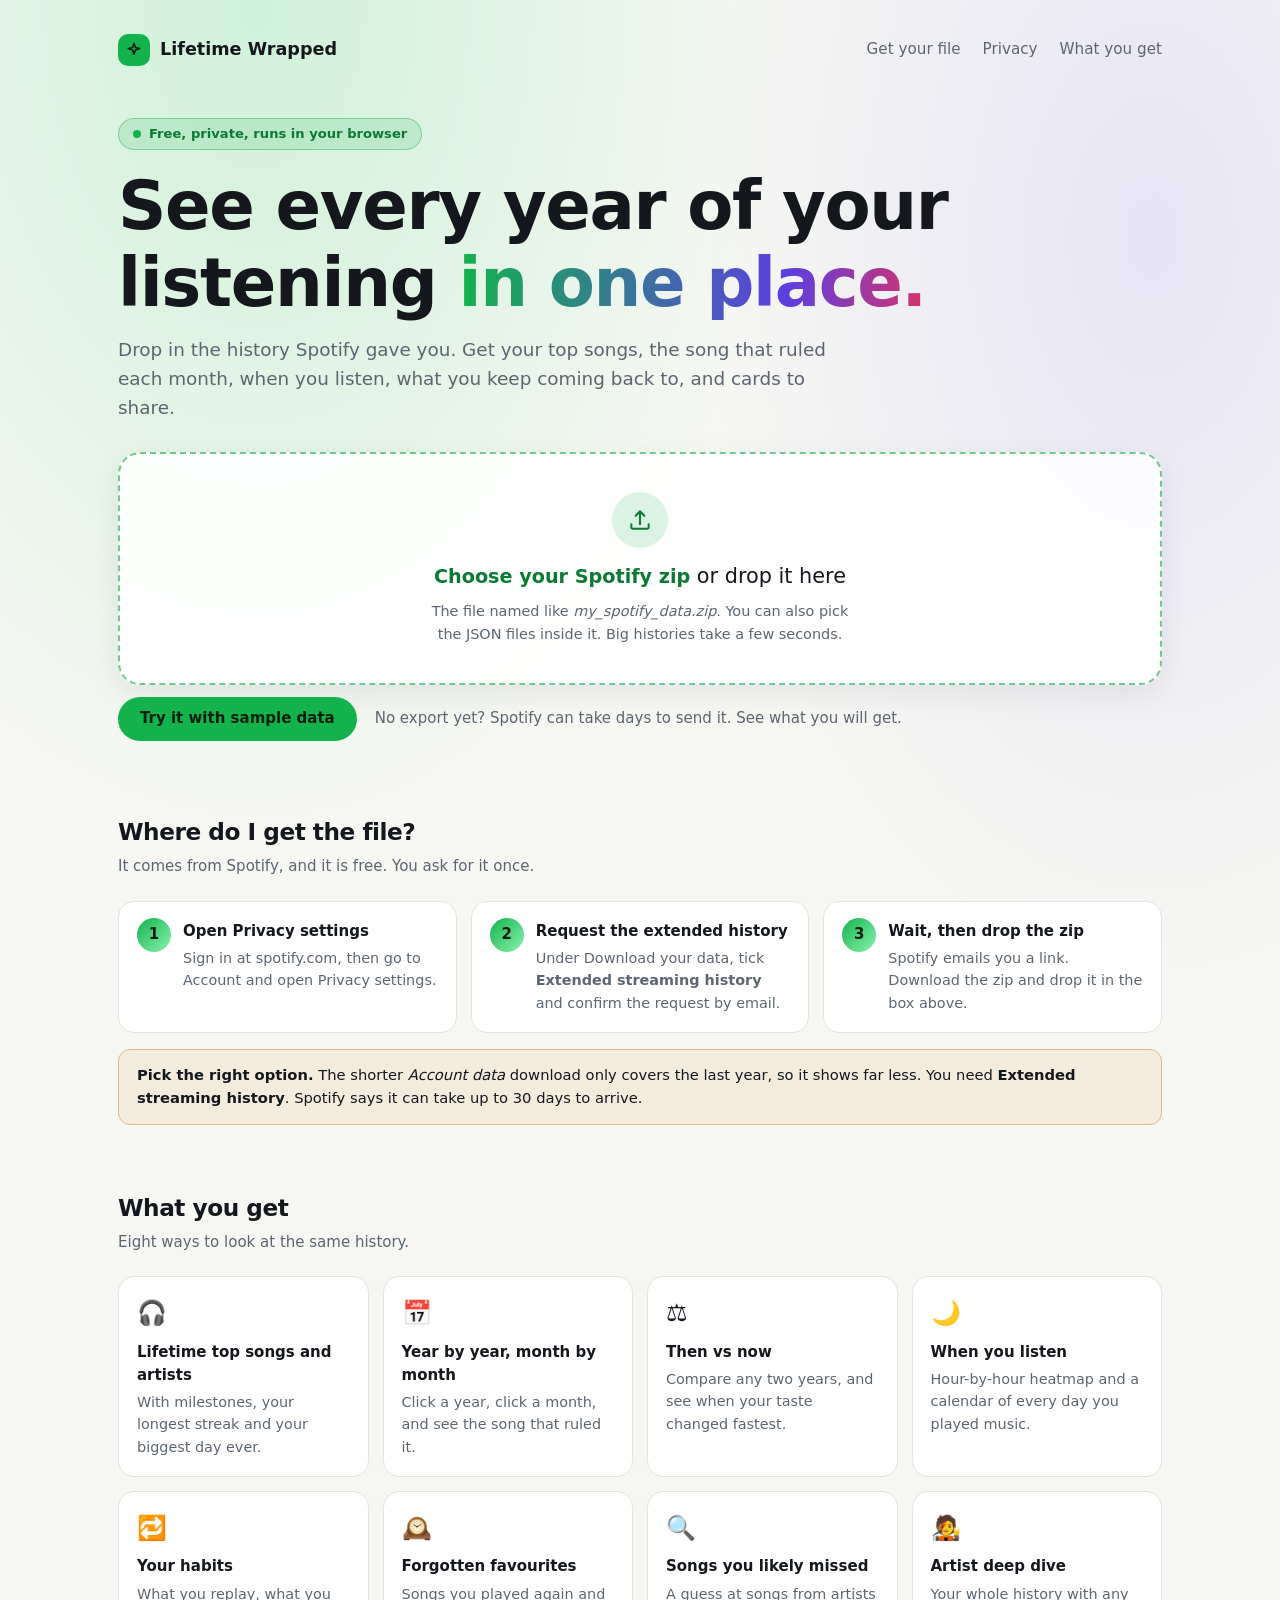
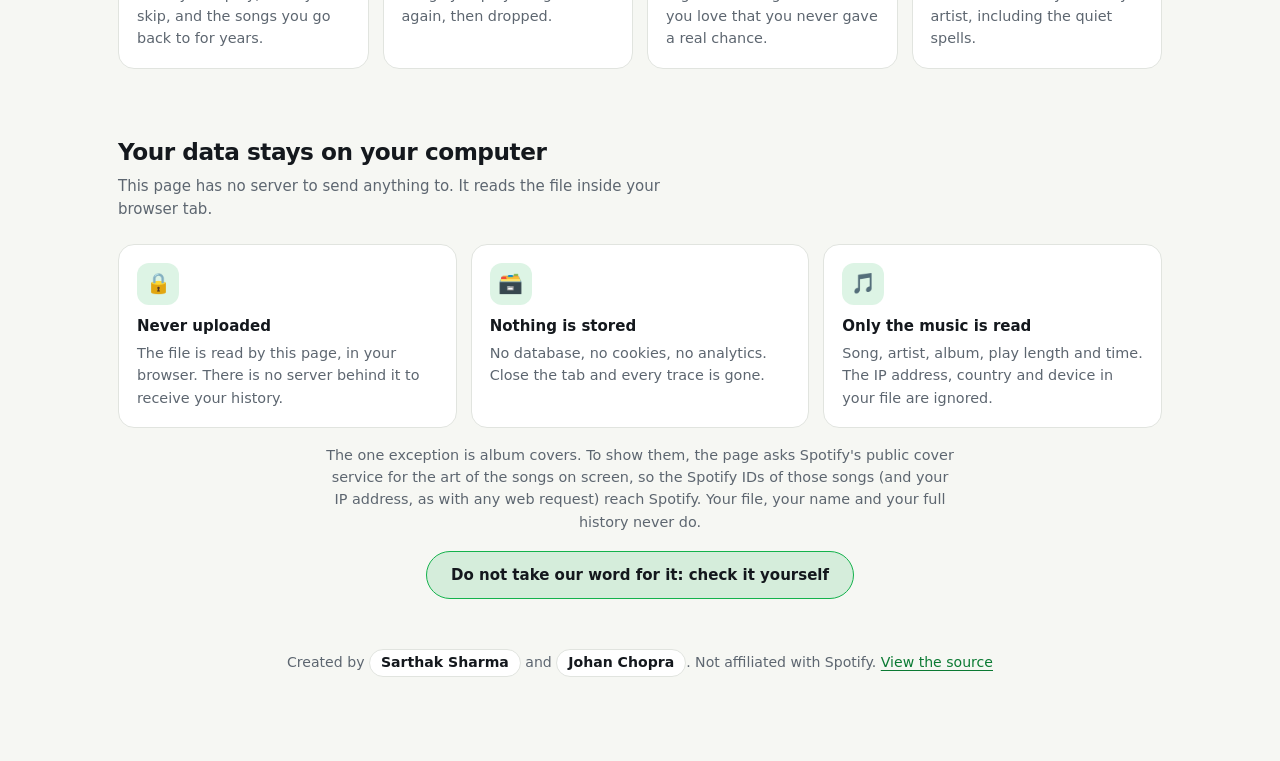
==== commit 0efb6a54: "Landing: remove the Code on GitHub button from the top bar The footer already has a View the source " ====
--- a/index.html
+++ b/index.html
@@ -18,7 +18,6 @@
         <a href="#how">Get your file</a>
         <a href="#privacy">Privacy</a>
         <a href="#features">What you get</a>
-        <a class="gh" href="https://github.com/johanchopra28/Lifetime-Wrapped" target="_blank" rel="noopener noreferrer">Code on GitHub</a>
       </nav>
     </header>
 
--- a/style.css
+++ b/style.css
@@ -68,7 +68,6 @@
 .brand .mark { display: inline-grid; place-items: center; width: 32px; height: 32px; border-radius: 10px; background: var(--accent); color: #04210e; }
 .bar-nav { display: flex; flex-wrap: wrap; gap: 6px 22px; font-size: .95rem; }
 .bar-nav a { color: var(--muted); text-decoration: none; padding: 6px 0; } .bar-nav a:hover { color: var(--fg); }
-.bar-nav a.gh { color: var(--accent-ink); font-weight: 600; }
 .eyebrow { display: inline-flex; align-items: center; gap: 8px; }
 .eyebrow .dot { width: 8px; height: 8px; border-radius: 50%; background: var(--accent); }
 .drop .dt { font-size: 1.3rem; } .drop .dt b { color: var(--accent-ink); }
@@ -127,6 +126,9 @@
 /* ------------------------------------------------------------ content */
 .two { display: grid; grid-template-columns: repeat(auto-fit, minmax(310px, 1fr)); gap: 22px; }
 .scroll { scrollbar-color: var(--grey) transparent; overflow-x: auto; border-radius: 14px; border: 1px solid var(--line); background: var(--card); }
+/* a list that scrolls inside its own box (the songs of your life), with the header staying put */
+.scroll.scrolly { max-height: 460px; overflow-y: auto; }
+.scroll.scrolly th { position: sticky; top: 0; z-index: 1; background: var(--card); border-bottom: 0; box-shadow: inset 0 -1px 0 var(--line); }
 table { border-collapse: collapse; width: 100%; font-size: .92rem; }
 th, td { padding: 9px 12px; text-align: left; vertical-align: middle; }
 th { color: var(--muted); font-weight: 600; font-size: .75rem; text-transform: uppercase; letter-spacing: .05em; white-space: nowrap; border-bottom: 1px solid var(--line); }
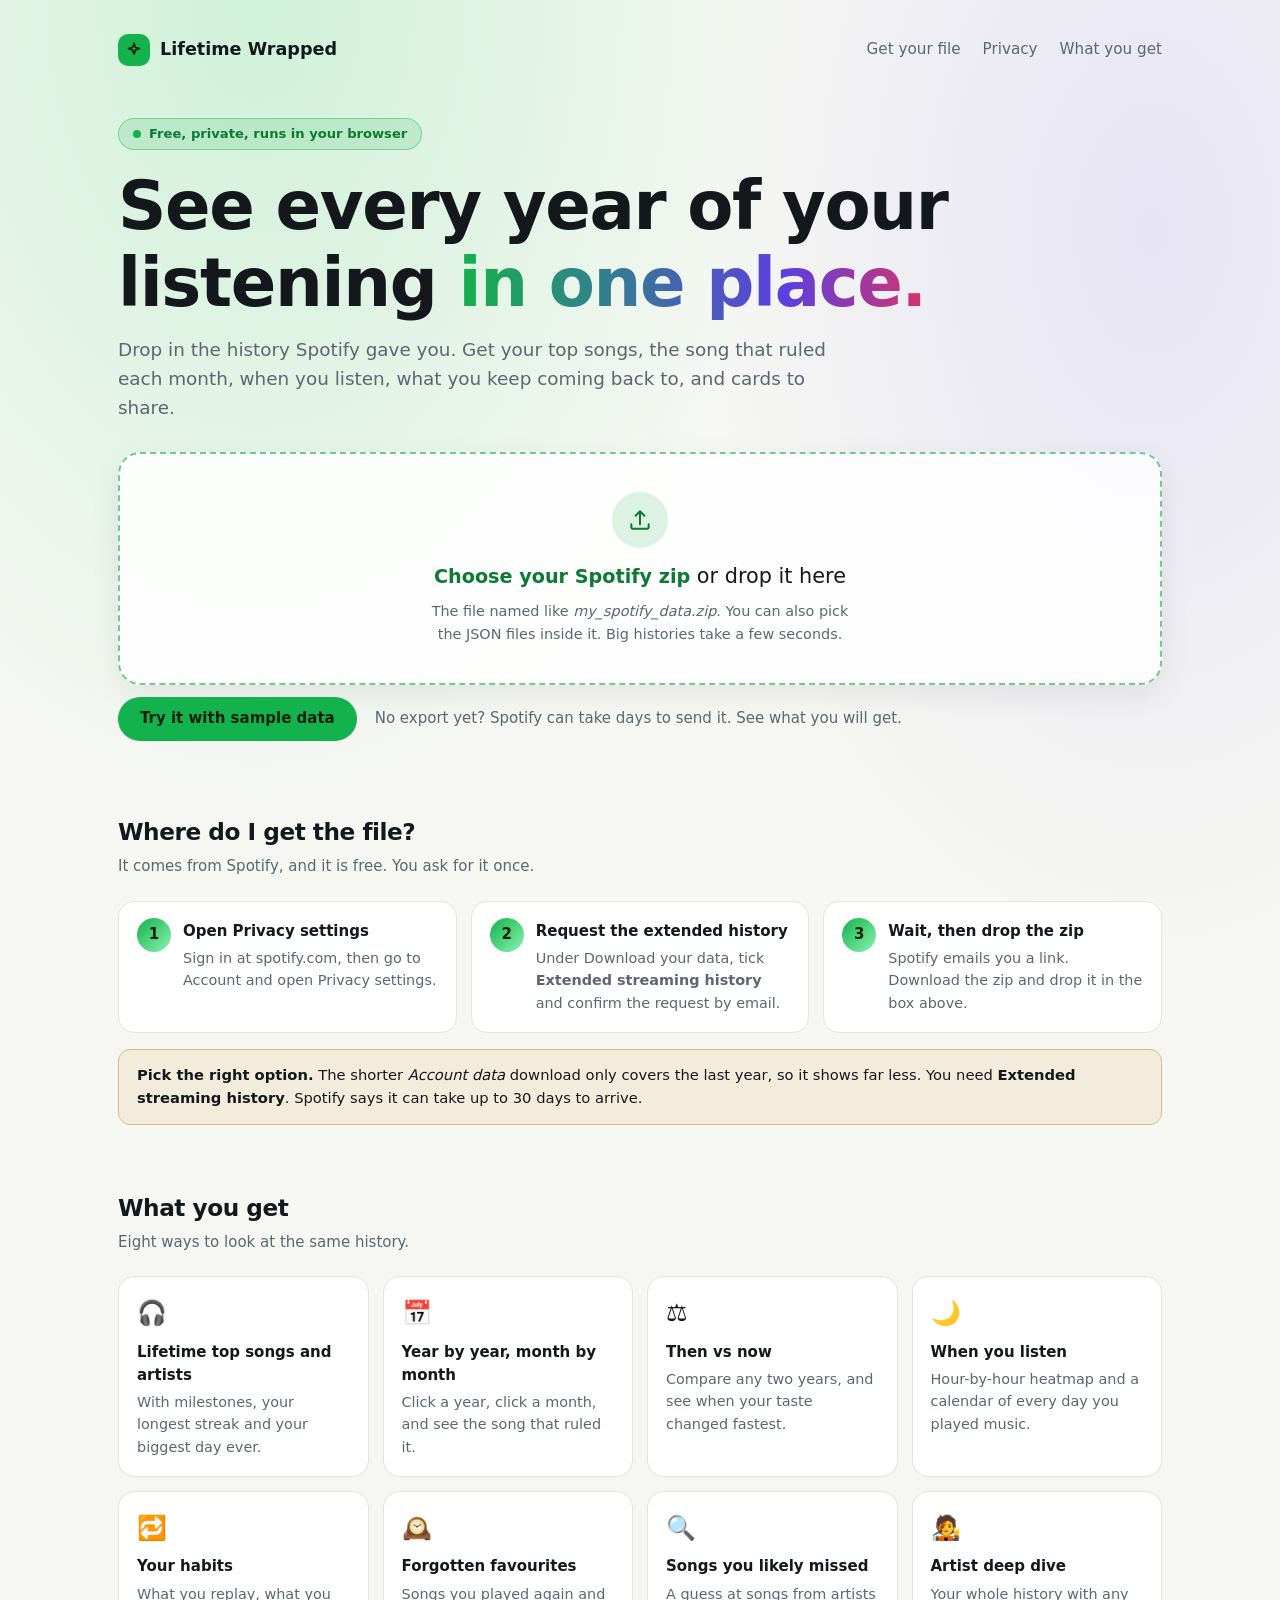
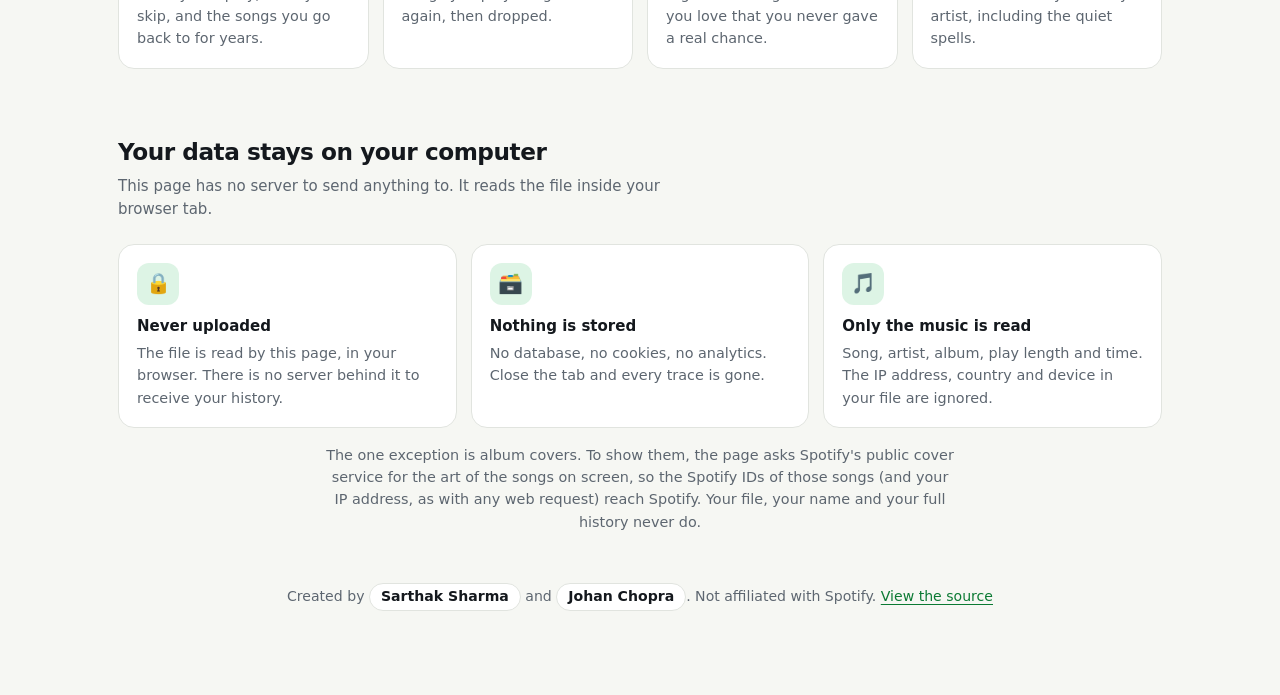
==== commit 581e8269: "Landing: remove the "Do not take our word for it: check it yourself" button Removes the button, its " ====
--- a/index.html
+++ b/index.html
@@ -75,10 +75,6 @@
         <div class="pcard"><span class="pic">&#127925;</span><b>Only the music is read</b><p>Song, artist, album, play length and time. The IP address, country and device in your file are ignored.</p></div>
       </div>
       <p class="muted pnote">The one exception is album covers. To show them, the page asks Spotify's public cover service for the art of the songs on screen, so the Spotify IDs of those songs (and your IP address, as with any web request) reach Spotify. Your file, your name and your full history never do.</p>
-      <div class="verify-wrap">
-        <button type="button" id="verifyBtn" class="verify-btn" aria-expanded="false" aria-controls="verify">Do not take our word for it: check it yourself</button>
-        <div id="verify" class="verify" hidden>Open your browser's developer tools and watch the Network tab while you load a file: the only requests are the album-cover lookups to Spotify, and your file is never in them. The page's security policy blocks every other network connection, and the code is a handful of plain files with no outside libraries.</div>
-      </div>
     </div>
     <p class="landfoot">Created by <a class="who" href="https://github.com/sarthakgh29" target="_blank" rel="noopener noreferrer">Sarthak Sharma</a> and <a class="who" href="https://github.com/johanchopra28" target="_blank" rel="noopener noreferrer">Johan Chopra</a>. Not affiliated with Spotify. <a href="https://github.com/johanchopra28/Lifetime-Wrapped" target="_blank" rel="noopener noreferrer">View the source</a></p>
   </section>
--- a/style.css
+++ b/style.css
@@ -85,13 +85,6 @@
   background: color-mix(in srgb, var(--accent) 14%, transparent); }
 .pcard b { display: block; margin-bottom: 4px; } .pcard p { margin: 0; color: var(--muted); font-size: .9rem; }
 .pnote { text-align: center; max-width: 44em; margin: 16px auto 0; font-size: .9rem; }
-.verify-wrap { text-align: center; margin-top: 18px; }
-.verify-btn { font: inherit; font-weight: 600; min-height: 48px; padding: 0 24px; border-radius: 999px; cursor: pointer; color: var(--fg);
-  border: 1px solid var(--accent); background: color-mix(in srgb, var(--accent) 14%, transparent); transition: background .15s, transform .15s; }
-.verify-btn:hover { background: color-mix(in srgb, var(--accent) 24%, transparent); transform: translateY(-1px); }
-.verify-btn:focus-visible { outline: 2px solid var(--accent); outline-offset: 3px; }
-.verify { max-width: 44em; margin: 12px auto 0; padding: 14px 18px; border-radius: 12px; text-align: left; color: var(--muted); font-size: .92rem;
-  background: var(--card); border: 1px solid var(--line); border-left: 4px solid var(--accent); }
 
 .landfoot { text-align: center; margin-top: 50px; color: var(--muted); font-size: .88rem; }
 
